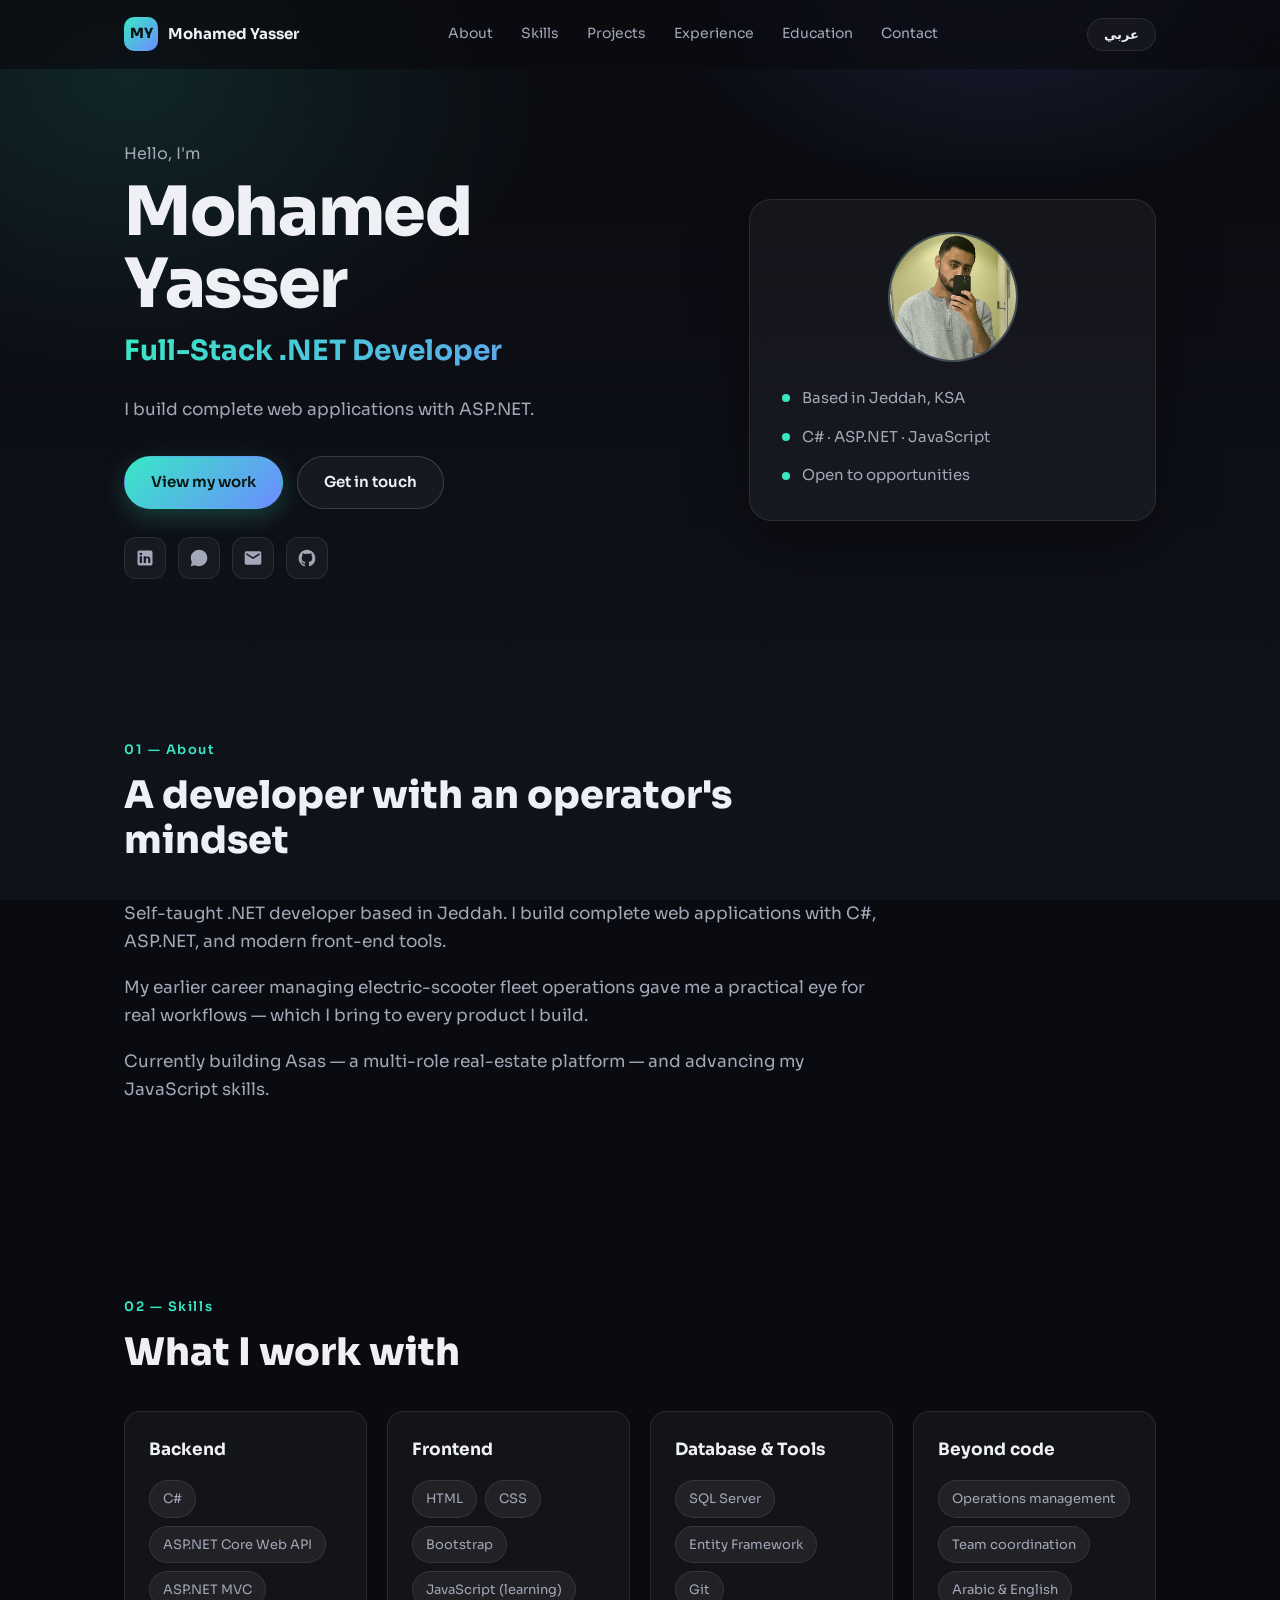
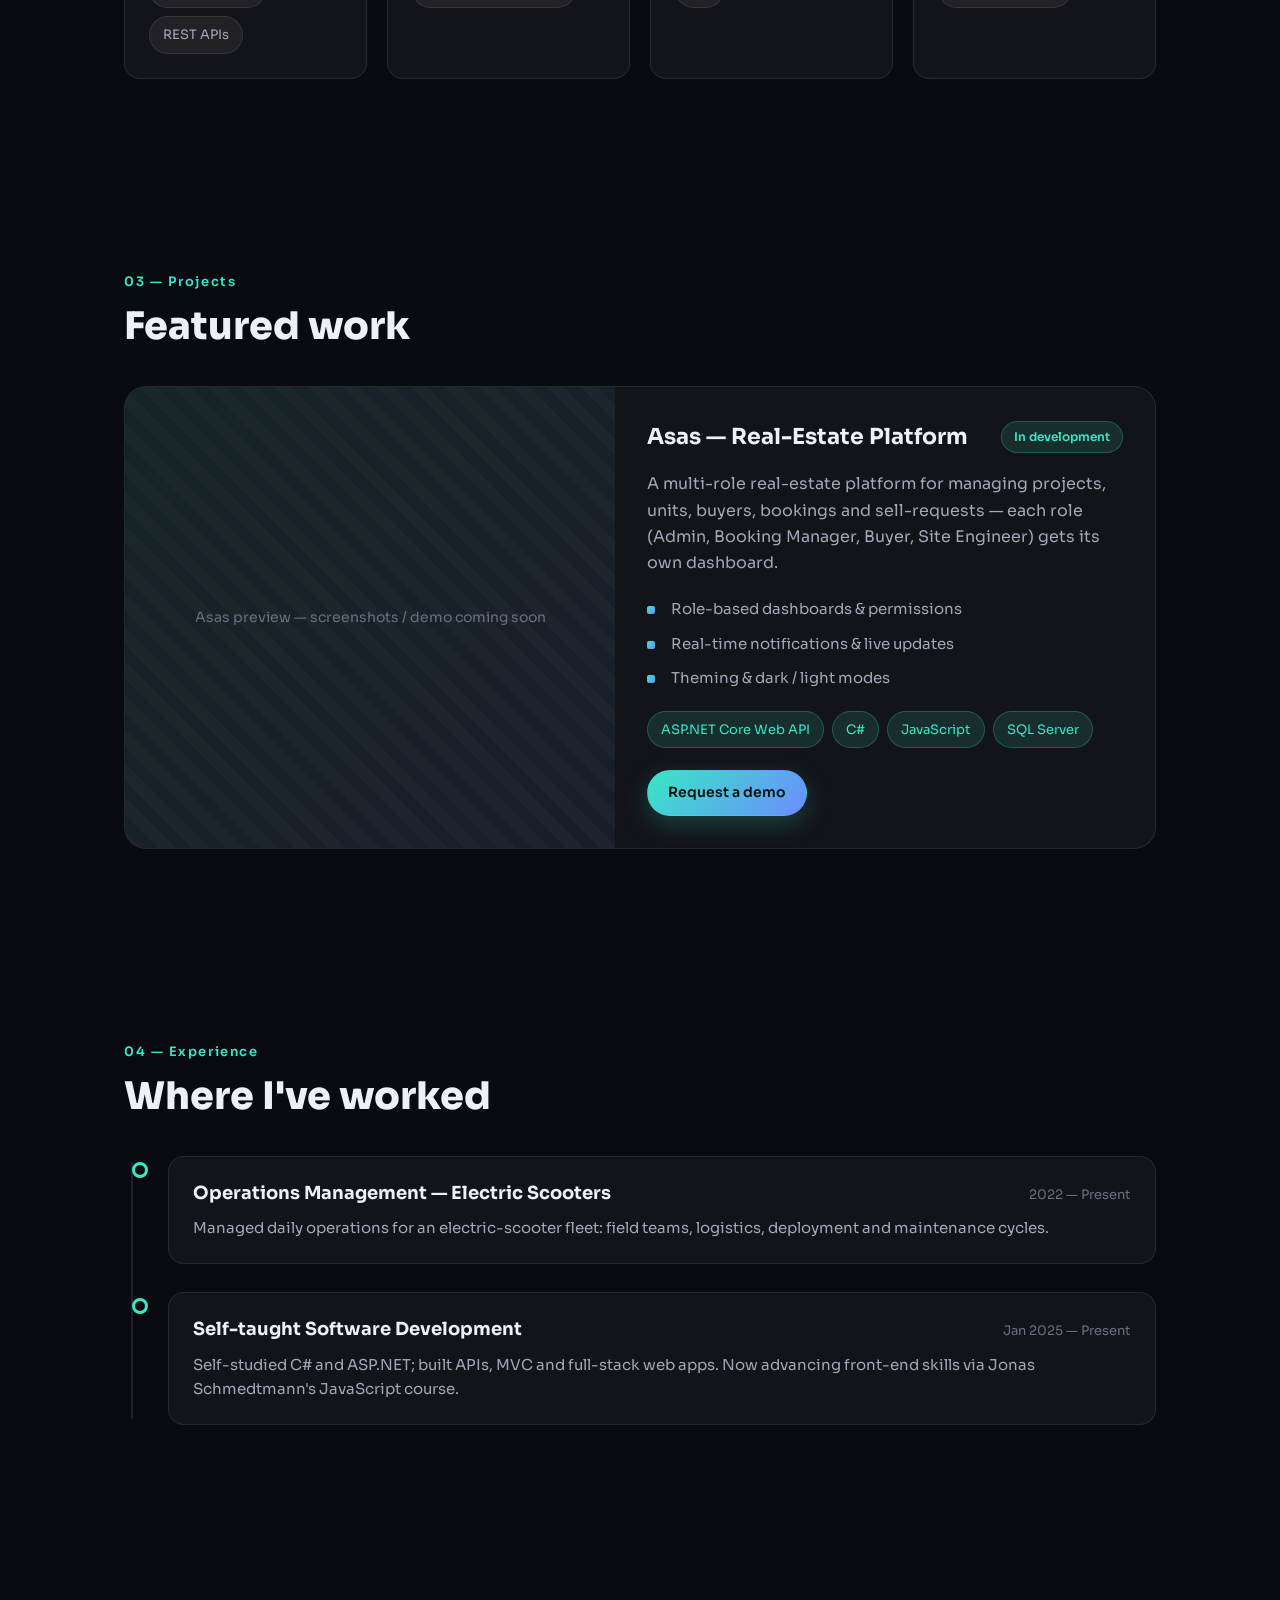
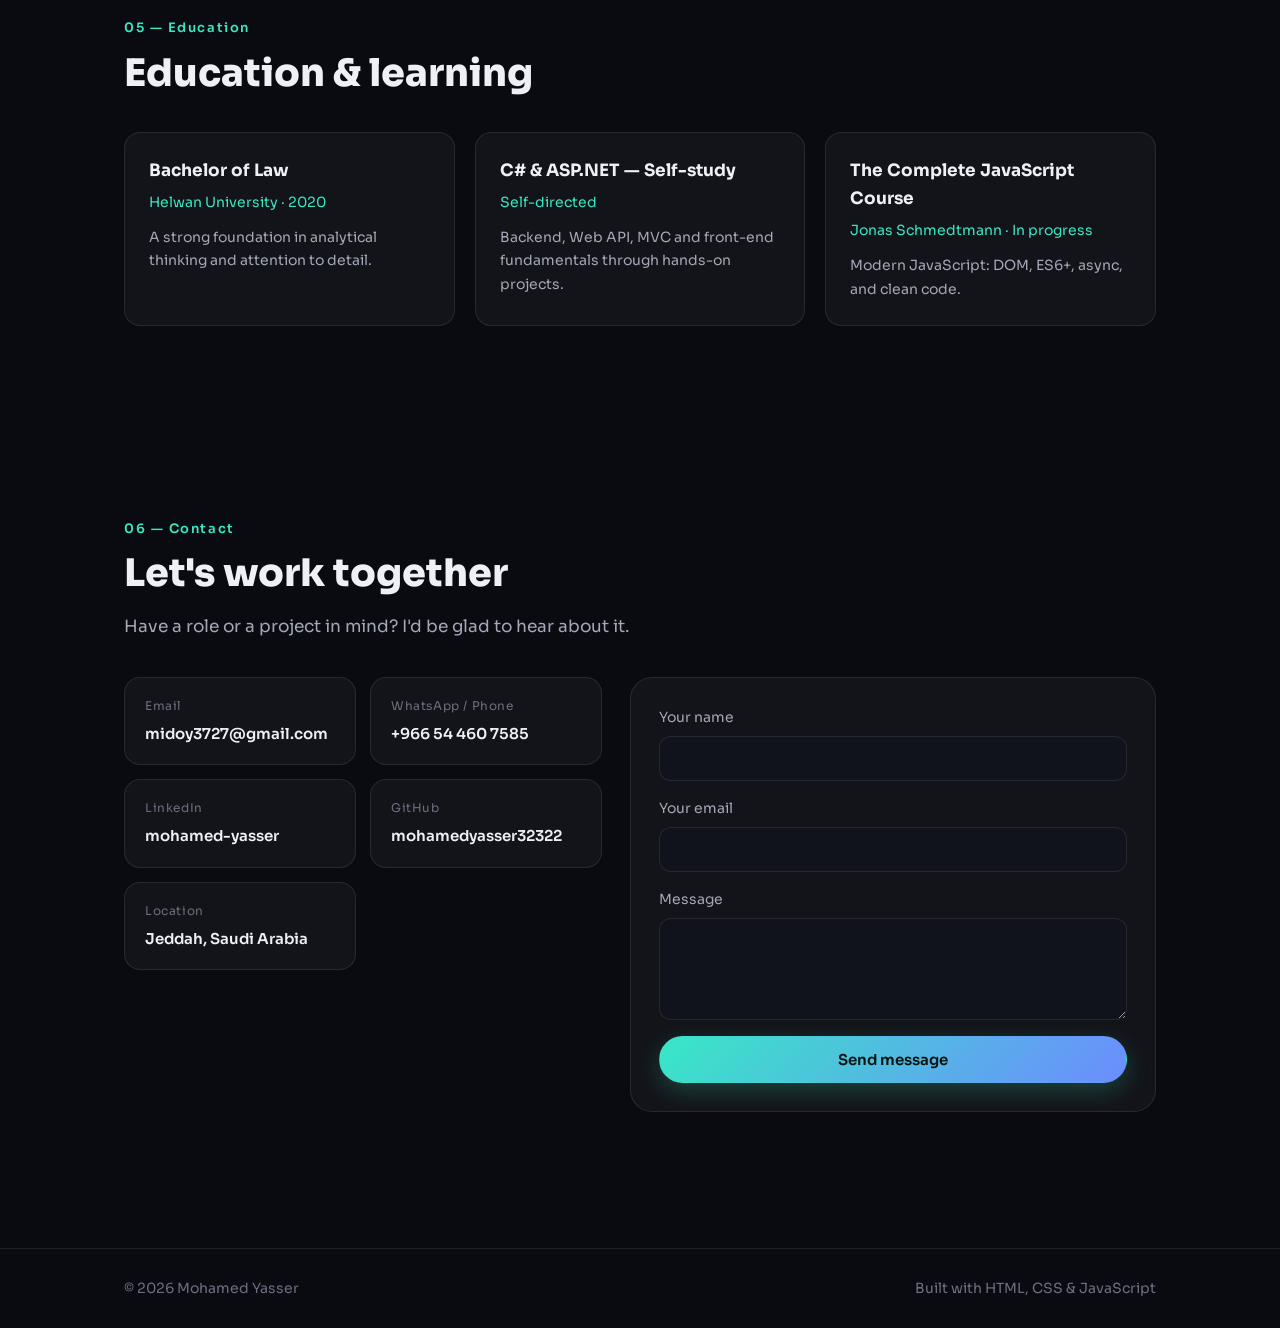
==== index.html @ 7e1ee042 "Initial portfolio site" ====
<!DOCTYPE html>
<html lang="en" dir="ltr">
<head>
  <meta charset="UTF-8" />
  <meta name="viewport" content="width=device-width, initial-scale=1.0" />
  <title>Mohamed Yasser — .NET Developer</title>
  <meta name="description" data-en="Mohamed Yasser — Self-taught .NET / Full-Stack Developer based in Jeddah." data-ar="محمد ياسر — مطوّر .NET / Full-Stack بالتعلّم الذاتي، مقيم في جدة." content="Mohamed Yasser — Self-taught .NET / Full-Stack Developer based in Jeddah." />
  <link rel="preconnect" href="https://fonts.googleapis.com" />
  <link rel="preconnect" href="https://fonts.gstatic.com" crossorigin />
  <link href="https://fonts.googleapis.com/css2?family=Cairo:wght@400;600;700;800&family=Sora:wght@400;600;700;800&display=swap" rel="stylesheet" />
  <link rel="stylesheet" href="styles.css" />
</head>
<body>
  <!-- Background glow -->
  <div class="bg-glow" aria-hidden="true"></div>

  <!-- Navbar -->
  <header class="nav" id="nav">
    <div class="container nav__inner">
      <a href="#hero" class="brand">
        <span class="brand__mark">MY</span>
        <span class="brand__name" data-en="Mohamed Yasser" data-ar="محمد ياسر">Mohamed Yasser</span>
      </a>

      <nav class="nav__links" id="navLinks">
        <a href="#about" data-en="About" data-ar="عنّي">About</a>
        <a href="#skills" data-en="Skills" data-ar="المهارات">Skills</a>
        <a href="#projects" data-en="Projects" data-ar="المشاريع">Projects</a>
        <a href="#experience" data-en="Experience" data-ar="الخبرات">Experience</a>
        <a href="#education" data-en="Education" data-ar="التعليم">Education</a>
        <a href="#contact" data-en="Contact" data-ar="تواصل">Contact</a>
      </nav>

      <div class="nav__actions">
        <button class="lang-toggle" id="langToggle" aria-label="Switch language">
          <span data-lang-label="en">عربي</span>
        </button>
        <button class="hamburger" id="hamburger" aria-label="Menu">
          <span></span><span></span><span></span>
        </button>
      </div>
    </div>
  </header>

  <main>
    <!-- Hero -->
    <section class="hero" id="hero">
      <div class="container hero__inner">
        <div class="hero__text">
          <p class="hero__eyebrow" data-en="Hello, I'm" data-ar="أهلاً، أنا">Hello, I'm</p>
          <h1 class="hero__name" data-en="Mohamed Yasser" data-ar="محمد ياسر">Mohamed Yasser</h1>
          <h2 class="hero__role">
            <span data-en="Full-Stack .NET Developer" data-ar="مطوّر Full-Stack .NET">Full-Stack .NET Developer</span>
          </h2>
          <p class="hero__tagline" data-en="I build complete web applications with ASP.NET." data-ar="أبني تطبيقات ويب متكاملة باستخدام ASP.NET.">
            I build complete web applications with ASP.NET.
          </p>

          <div class="hero__cta">
            <a href="#projects" class="btn btn--primary" data-en="View my work" data-ar="استعرض أعمالي">View my work</a>
            <a href="#contact" class="btn btn--ghost" data-en="Get in touch" data-ar="تواصل معي">Get in touch</a>
          </div>

          <div class="hero__socials">
            <a href="https://www.linkedin.com/in/mohamed-yasser-a94b5b287/" target="_blank" rel="noopener" aria-label="LinkedIn" class="social">
              <svg viewBox="0 0 24 24" width="20" height="20" fill="currentColor"><path d="M19 3a2 2 0 0 1 2 2v14a2 2 0 0 1-2 2H5a2 2 0 0 1-2-2V5a2 2 0 0 1 2-2h14zM8.34 18V10H5.67v8h2.67zM7 8.84a1.55 1.55 0 1 0 0-3.1 1.55 1.55 0 0 0 0 3.1zM18.34 18v-4.39c0-2.35-1.26-3.44-2.93-3.44-1.35 0-1.96.74-2.3 1.26V10h-2.67v8h2.67v-4.47c0-.24.02-.47.09-.64.19-.47.62-.96 1.34-.96.95 0 1.33.72 1.33 1.78V18h2.67z"/></svg>
            </a>
            <a href="https://wa.me/966544607585" target="_blank" rel="noopener" aria-label="WhatsApp" class="social">
              <svg viewBox="0 0 24 24" width="20" height="20" fill="currentColor"><path d="M17.47 14.38c-.3-.15-1.76-.87-2.03-.97-.27-.1-.47-.15-.67.15-.2.3-.77.97-.94 1.17-.17.2-.35.22-.65.07-.3-.15-1.26-.46-2.4-1.48-.89-.79-1.49-1.77-1.66-2.07-.17-.3-.02-.46.13-.61.13-.13.3-.35.45-.52.15-.17.2-.3.3-.5.1-.2.05-.37-.02-.52-.07-.15-.67-1.62-.92-2.22-.24-.58-.49-.5-.67-.51l-.57-.01c-.2 0-.52.07-.79.37-.27.3-1.04 1.02-1.04 2.48 0 1.46 1.06 2.87 1.21 3.07.15.2 2.1 3.2 5.08 4.49.71.31 1.26.49 1.69.62.71.23 1.36.2 1.87.12.57-.08 1.76-.72 2.01-1.41.25-.69.25-1.29.17-1.41-.07-.12-.27-.2-.57-.35zM12.04 2C6.58 2 2.13 6.45 2.13 11.91c0 1.75.46 3.45 1.32 4.95L2 22l5.25-1.38a9.86 9.86 0 0 0 4.79 1.22h.01c5.46 0 9.91-4.45 9.91-9.91 0-2.65-1.03-5.14-2.9-7.01A9.82 9.82 0 0 0 12.04 2z"/></svg>
            </a>
            <a href="mailto:midoy3727@gmail.com" aria-label="Email" class="social">
              <svg viewBox="0 0 24 24" width="20" height="20" fill="currentColor"><path d="M20 4H4a2 2 0 0 0-2 2v12a2 2 0 0 0 2 2h16a2 2 0 0 0 2-2V6a2 2 0 0 0-2-2zm0 4.24-8 5-8-5V6l8 5 8-5v2.24z"/></svg>
            </a>
            <a href="https://github.com/mohamedyasser32322" target="_blank" rel="noopener" aria-label="GitHub" class="social">
              <svg viewBox="0 0 24 24" width="20" height="20" fill="currentColor"><path d="M12 2C6.48 2 2 6.58 2 12.25c0 4.53 2.87 8.37 6.84 9.73.5.1.68-.22.68-.49 0-.24-.01-.87-.01-1.71-2.78.62-3.37-1.37-3.37-1.37-.45-1.18-1.11-1.5-1.11-1.5-.91-.64.07-.62.07-.62 1 .07 1.53 1.06 1.53 1.06.89 1.56 2.34 1.11 2.91.85.09-.66.35-1.11.63-1.37-2.22-.26-4.56-1.14-4.56-5.07 0-1.12.39-2.03 1.03-2.75-.1-.26-.45-1.3.1-2.71 0 0 .84-.27 2.75 1.05a9.4 9.4 0 0 1 2.5-.34c.85 0 1.71.12 2.5.34 1.91-1.32 2.75-1.05 2.75-1.05.55 1.41.2 2.45.1 2.71.64.72 1.03 1.63 1.03 2.75 0 3.94-2.34 4.81-4.57 5.06.36.32.68.94.68 1.9 0 1.37-.01 2.47-.01 2.81 0 .27.18.6.69.49A10.26 10.26 0 0 0 22 12.25C22 6.58 17.52 2 12 2z"/></svg>
            </a>
          </div>
        </div>

        <div class="hero__card">
          <div class="avatar">
            <img class="avatar__img" src="assets/me.jpg" alt="Mohamed Yasser" onerror="this.remove()" />
            <span class="avatar__initials">MY</span>
          </div>
          <ul class="hero__facts">
            <li><span class="dot"></span><span data-en="Based in Jeddah, KSA" data-ar="مقيم في جدة، السعودية">Based in Jeddah, KSA</span></li>
            <li><span class="dot"></span><span data-en="C# · ASP.NET · JavaScript" data-ar="C# · ASP.NET · JavaScript">C# · ASP.NET · JavaScript</span></li>
            <li><span class="dot"></span><span data-en="Open to opportunities" data-ar="متاح لفرص العمل">Open to opportunities</span></li>
          </ul>
        </div>
      </div>
    </section>

    <!-- About -->
    <section class="section" id="about">
      <div class="container">
        <p class="section__kicker" data-en="01 — About" data-ar="٠١ — عنّي">01 — About</p>
        <h2 class="section__title" data-en="A developer with an operator's mindset" data-ar="مطوّر بعقلية مدير تشغيل">A developer with an operator's mindset</h2>
        <div class="about">
          <p data-en="Self-taught .NET developer based in Jeddah. I build complete web applications with C#, ASP.NET, and modern front-end tools." data-ar="مطوّر .NET من جدة، تعلّمت بنفسي. أبني تطبيقات ويب متكاملة بـ C# و ASP.NET وأدوات الواجهة الحديثة.">
            Self-taught .NET developer based in Jeddah. I build complete web applications with C#, ASP.NET, and modern front-end tools.
          </p>
          <p data-en="My earlier career managing electric-scooter fleet operations gave me a practical eye for real workflows — which I bring to every product I build." data-ar="خلفيتي في إدارة تشغيل أساطيل الإسكوترات الكهربائية منحتني نظرة عمليّة لمسارات العمل الواقعية، أوظّفها في كل منتج أبنيه.">
            My earlier career managing electric-scooter fleet operations gave me a practical eye for real workflows — which I bring to every product I build.
          </p>
          <p data-en="Currently building Asas — a multi-role real-estate platform — and advancing my JavaScript skills." data-ar="أطوّر حالياً منصة «أساس» العقارية متعددة الأدوار، وأعمّق مهاراتي في JavaScript.">
            Currently building Asas — a multi-role real-estate platform — and advancing my JavaScript skills.
          </p>
        </div>
      </div>
    </section>

    <!-- Skills -->
    <section class="section" id="skills">
      <div class="container">
        <p class="section__kicker" data-en="02 — Skills" data-ar="٠٢ — المهارات">02 — Skills</p>
        <h2 class="section__title" data-en="What I work with" data-ar="أدواتي وتقنياتي">What I work with</h2>

        <div class="skills-grid">
          <article class="skill-card">
            <h3 data-en="Backend" data-ar="الـ Backend">Backend</h3>
            <ul class="chips">
              <li>C#</li>
              <li>ASP.NET Core Web API</li>
              <li>ASP.NET MVC</li>
              <li>REST APIs</li>
            </ul>
          </article>

          <article class="skill-card">
            <h3 data-en="Frontend" data-ar="الـ Frontend">Frontend</h3>
            <ul class="chips">
              <li>HTML</li>
              <li>CSS</li>
              <li>Bootstrap</li>
              <li><span data-en="JavaScript (learning)" data-ar="JavaScript (قيد التعلّم)">JavaScript (learning)</span></li>
            </ul>
          </article>

          <article class="skill-card">
            <h3 data-en="Database &amp; Tools" data-ar="قواعد البيانات والأدوات">Database &amp; Tools</h3>
            <ul class="chips">
              <li>SQL Server</li>
              <li>Entity Framework</li>
              <li>Git</li>
            </ul>
          </article>

          <article class="skill-card">
            <h3 data-en="Beyond code" data-ar="مهارات إضافية">Beyond code</h3>
            <ul class="chips">
              <li><span data-en="Operations management" data-ar="إدارة التشغيل">Operations management</span></li>
              <li><span data-en="Team coordination" data-ar="تنسيق الفرق">Team coordination</span></li>
              <li><span data-en="Arabic &amp; English" data-ar="عربي وإنجليزي">Arabic &amp; English</span></li>
            </ul>
          </article>
        </div>
      </div>
    </section>

    <!-- Projects -->
    <section class="section" id="projects">
      <div class="container">
        <p class="section__kicker" data-en="03 — Projects" data-ar="٠٣ — المشاريع">03 — Projects</p>
        <h2 class="section__title" data-en="Featured work" data-ar="مشاريع مختارة">Featured work</h2>

        <article class="project">
          <div class="project__media">
            <div class="project__placeholder">
              <span data-en="Asas preview — screenshots / demo coming soon" data-ar="معاينة أساس — صور / ديمو قريباً">Asas preview — screenshots / demo coming soon</span>
            </div>
          </div>
          <div class="project__body">
            <div class="project__head">
              <h3 data-en="Asas — Real-Estate Platform" data-ar="أساس — منصة عقارية">Asas — Real-Estate Platform</h3>
              <span class="badge" data-en="In development" data-ar="قيد التطوير">In development</span>
            </div>
            <p data-en="A multi-role real-estate platform for managing projects, units, buyers, bookings and sell-requests — each role (Admin, Booking Manager, Buyer, Site Engineer) gets its own dashboard." data-ar="منصة عقارية متعددة الأدوار لإدارة المشاريع والوحدات والمشترين والحجوزات وطلبات البيع — لكل دور (مدير، مدير حجوزات، مشتري، مهندس موقع) لوحته الخاصة.">
              A multi-role real-estate platform for managing projects, units, buyers, bookings and sell-requests — each role (Admin, Booking Manager, Buyer, Site Engineer) gets its own dashboard.
            </p>
            <ul class="project__features">
              <li data-en="Role-based dashboards &amp; permissions" data-ar="لوحات تحكم وصلاحيات حسب الدور">Role-based dashboards &amp; permissions</li>
              <li data-en="Real-time notifications &amp; live updates" data-ar="إشعارات فورية وتحديثات لحظية">Real-time notifications &amp; live updates</li>
              <li data-en="Theming &amp; dark / light modes" data-ar="نظام ثيمات ووضع داكن / فاتح">Theming &amp; dark / light modes</li>
            </ul>
            <ul class="chips chips--accent">
              <li>ASP.NET Core Web API</li>
              <li>C#</li>
              <li>JavaScript</li>
              <li>SQL Server</li>
            </ul>
            <div class="project__links">
              <a href="#contact" class="btn btn--small btn--primary" data-en="Request a demo" data-ar="اطلب معاينة">Request a demo</a>
            </div>
          </div>
        </article>
      </div>
    </section>

    <!-- Experience -->
    <section class="section" id="experience">
      <div class="container">
        <p class="section__kicker" data-en="04 — Experience" data-ar="٠٤ — الخبرات">04 — Experience</p>
        <h2 class="section__title" data-en="Where I've worked" data-ar="مسيرتي العملية">Where I've worked</h2>

        <div class="timeline">
          <article class="timeline__item">
            <div class="timeline__dot"></div>
            <div class="timeline__content">
              <div class="timeline__head">
                <h3 data-en="Operations Management — Electric Scooters" data-ar="إدارة التشغيل — الإسكوترات الكهربائية">Operations Management — Electric Scooters</h3>
                <span class="timeline__meta" data-en="2022 — Present" data-ar="2022 — حتى الآن">2022 — Present</span>
              </div>
              <p data-en="Managed daily operations for an electric-scooter fleet: field teams, logistics, deployment and maintenance cycles." data-ar="إدارة العمليات اليومية لأسطول إسكوترات كهربائية: الفرق الميدانية واللوجستيات ودورات النشر والصيانة.">
                Managed daily operations for an electric-scooter fleet: field teams, logistics, deployment and maintenance cycles.
              </p>
            </div>
          </article>

          <article class="timeline__item">
            <div class="timeline__dot"></div>
            <div class="timeline__content">
              <div class="timeline__head">
                <h3 data-en="Self-taught Software Development" data-ar="تطوير البرمجيات بالتعلّم الذاتي">Self-taught Software Development</h3>
                <span class="timeline__meta" data-en="Jan 2025 — Present" data-ar="يناير 2025 — حتى الآن">Jan 2025 — Present</span>
              </div>
              <p data-en="Self-studied C# and ASP.NET; built APIs, MVC and full-stack web apps. Now advancing front-end skills via Jonas Schmedtmann's JavaScript course." data-ar="تعلّمت C# و ASP.NET ذاتياً، وبنيت APIs وتطبيقات MVC وتطبيقات ويب متكاملة. وأطوّر حالياً مهارات الواجهات عبر دورة جوناس شميدتمان.">
                Self-studied C# and ASP.NET; built APIs, MVC and full-stack web apps. Now advancing front-end skills via Jonas Schmedtmann's JavaScript course.
              </p>
            </div>
          </article>
        </div>
      </div>
    </section>

    <!-- Education -->
    <section class="section" id="education">
      <div class="container">
        <p class="section__kicker" data-en="05 — Education" data-ar="٠٥ — التعليم">05 — Education</p>
        <h2 class="section__title" data-en="Education &amp; learning" data-ar="التعليم والتعلّم">Education &amp; learning</h2>

        <div class="edu-grid">
          <article class="edu-card">
            <h3 data-en="Bachelor of Law" data-ar="بكالوريوس الحقوق">Bachelor of Law</h3>
            <p class="edu-card__org" data-en="Helwan University · 2020" data-ar="جامعة حلوان · ٢٠٢٠">Helwan University · 2020</p>
            <p data-en="A strong foundation in analytical thinking and attention to detail." data-ar="أساس قوي في التفكير التحليلي والاهتمام بالتفاصيل.">A strong foundation in analytical thinking and attention to detail.</p>
          </article>

          <article class="edu-card">
            <h3 data-en="C# &amp; ASP.NET — Self-study" data-ar="C# و ASP.NET — تعلّم ذاتي">C# &amp; ASP.NET — Self-study</h3>
            <p class="edu-card__org" data-en="Self-directed" data-ar="تعلّم ذاتي">Self-directed</p>
            <p data-en="Backend, Web API, MVC and front-end fundamentals through hands-on projects." data-ar="الـ Backend و Web API و MVC وأساسيات الواجهات عبر مشاريع عملية.">Backend, Web API, MVC and front-end fundamentals through hands-on projects.</p>
          </article>

          <article class="edu-card">
            <h3 data-en="The Complete JavaScript Course" data-ar="دورة JavaScript الشاملة">The Complete JavaScript Course</h3>
            <p class="edu-card__org" data-en="Jonas Schmedtmann · In progress" data-ar="جوناس شميدتمان · قيد التقدّم">Jonas Schmedtmann · In progress</p>
            <p data-en="Modern JavaScript: DOM, ES6+, async, and clean code." data-ar="JavaScript الحديثة: DOM و ES6+ والبرمجة غير المتزامنة والكود النظيف.">Modern JavaScript: DOM, ES6+, async, and clean code.</p>
          </article>
        </div>
      </div>
    </section>

    <!-- Contact -->
    <section class="section" id="contact">
      <div class="container">
        <p class="section__kicker" data-en="06 — Contact" data-ar="٠٦ — تواصل">06 — Contact</p>
        <h2 class="section__title" data-en="Let's work together" data-ar="لنعمل معاً">Let's work together</h2>
        <p class="contact__lead" data-en="Have a role or a project in mind? I'd be glad to hear about it." data-ar="هل لديك وظيفة أو مشروع في بالك؟ يسعدني أن أسمع عنه.">Have a role or a project in mind? I'd be glad to hear about it.</p>

        <div class="contact">
          <div class="contact__cards">
            <a href="mailto:midoy3727@gmail.com" class="contact__card">
              <span class="contact__label" data-en="Email" data-ar="الإيميل">Email</span>
              <span class="contact__value">midoy3727@gmail.com</span>
            </a>
            <a href="https://wa.me/966544607585" target="_blank" rel="noopener" class="contact__card">
              <span class="contact__label" data-en="WhatsApp / Phone" data-ar="واتساب / هاتف">WhatsApp / Phone</span>
              <span class="contact__value" dir="ltr">+966 54 460 7585</span>
            </a>
            <a href="https://www.linkedin.com/in/mohamed-yasser-a94b5b287/" target="_blank" rel="noopener" class="contact__card">
              <span class="contact__label" data-en="LinkedIn" data-ar="لينكدإن">LinkedIn</span>
              <span class="contact__value">mohamed-yasser</span>
            </a>
            <a href="https://github.com/mohamedyasser32322" target="_blank" rel="noopener" class="contact__card">
              <span class="contact__label" data-en="GitHub" data-ar="جيت هَب">GitHub</span>
              <span class="contact__value">mohamedyasser32322</span>
            </a>
            <div class="contact__card contact__card--static">
              <span class="contact__label" data-en="Location" data-ar="الموقع">Location</span>
              <span class="contact__value" data-en="Jeddah, Saudi Arabia" data-ar="جدة، السعودية">Jeddah, Saudi Arabia</span>
            </div>
          </div>

          <form class="contact__form" id="contactForm">
            <label>
              <span data-en="Your name" data-ar="اسمك">Your name</span>
              <input type="text" name="name" required />
            </label>
            <label>
              <span data-en="Your email" data-ar="إيميلك">Your email</span>
              <input type="email" name="email" required />
            </label>
            <label>
              <span data-en="Message" data-ar="رسالتك">Message</span>
              <textarea name="message" rows="4" required></textarea>
            </label>
            <button type="submit" class="btn btn--primary" data-en="Send message" data-ar="إرسال الرسالة">Send message</button>
          </form>
        </div>
      </div>
    </section>
  </main>

  <footer class="footer">
    <div class="container footer__inner">
      <span data-en="© 2026 Mohamed Yasser" data-ar="© ٢٠٢٦ محمد ياسر">© 2026 Mohamed Yasser</span>
      <span class="footer__built" data-en="Built with HTML, CSS &amp; JavaScript" data-ar="مبني بـ HTML و CSS و JavaScript">Built with HTML, CSS &amp; JavaScript</span>
    </div>
  </footer>

  <script src="script.js"></script>
</body>
</html>
---- styles.css ----
/* ===== Tokens ===== */
:root {
  --bg: #0a0b10;
  --bg-soft: #11131c;
  --surface: rgba(255, 255, 255, 0.04);
  --surface-2: rgba(255, 255, 255, 0.06);
  --border: rgba(255, 255, 255, 0.09);
  --border-strong: rgba(255, 255, 255, 0.16);
  --text: #eef0f6;
  --text-dim: #a3a8b8;
  --text-faint: #6b7080;
  --accent: #38e8c5;
  --accent-2: #6c8cff;
  --accent-soft: rgba(56, 232, 197, 0.12);
  --radius: 16px;
  --radius-lg: 22px;
  --maxw: 1080px;
  --font-en: 'Sora', system-ui, sans-serif;
  --font-ar: 'Cairo', system-ui, sans-serif;
  --font: var(--font-en);
}

html[lang="ar"] { --font: var(--font-ar); }

* { box-sizing: border-box; margin: 0; padding: 0; }

html { scroll-behavior: smooth; }

body {
  font-family: var(--font);
  background: var(--bg);
  color: var(--text);
  line-height: 1.65;
  overflow-x: hidden;
  -webkit-font-smoothing: antialiased;
}

a { color: inherit; text-decoration: none; }
ul { list-style: none; }

.container {
  width: 100%;
  max-width: var(--maxw);
  margin: 0 auto;
  padding-inline: 24px;
}

/* ===== Background glow ===== */
.bg-glow {
  position: fixed;
  inset: 0;
  z-index: -1;
  background:
    radial-gradient(600px 400px at 78% -5%, rgba(108, 140, 255, 0.16), transparent 60%),
    radial-gradient(700px 500px at 10% 8%, rgba(56, 232, 197, 0.12), transparent 60%),
    linear-gradient(180deg, var(--bg), var(--bg-soft));
}

/* ===== Navbar ===== */
.nav {
  position: sticky;
  top: 0;
  z-index: 50;
  backdrop-filter: blur(14px);
  background: rgba(10, 11, 16, 0.7);
  border-bottom: 1px solid transparent;
  transition: border-color .3s, background .3s;
}
.nav.scrolled { border-bottom-color: var(--border); }
.nav__inner {
  display: flex;
  align-items: center;
  justify-content: space-between;
  height: 68px;
}
.brand { display: flex; align-items: center; gap: 10px; font-weight: 700; }
.brand__mark {
  display: grid;
  place-items: center;
  width: 34px; height: 34px;
  border-radius: 10px;
  font-size: 14px;
  font-weight: 800;
  color: #04140f;
  background: linear-gradient(135deg, var(--accent), var(--accent-2));
}
.brand__name { font-size: 15px; }

.nav__links { display: flex; gap: 28px; }
.nav__links a {
  font-size: 14px;
  color: var(--text-dim);
  transition: color .2s;
  position: relative;
}
.nav__links a:hover { color: var(--text); }

.nav__actions { display: flex; align-items: center; gap: 12px; }
.lang-toggle {
  font-family: inherit;
  font-size: 13px;
  font-weight: 600;
  color: var(--text);
  background: var(--surface);
  border: 1px solid var(--border);
  border-radius: 999px;
  padding: 7px 16px;
  cursor: pointer;
  transition: border-color .2s, background .2s;
}
.lang-toggle:hover { border-color: var(--accent); background: var(--accent-soft); }

.hamburger {
  display: none;
  flex-direction: column;
  gap: 5px;
  background: none;
  border: 0;
  cursor: pointer;
  padding: 6px;
}
.hamburger span {
  width: 22px; height: 2px;
  background: var(--text);
  border-radius: 2px;
  transition: .3s;
}

/* ===== Buttons ===== */
.btn {
  display: inline-flex;
  align-items: center;
  justify-content: center;
  gap: 8px;
  font-family: inherit;
  font-weight: 600;
  font-size: 15px;
  padding: 13px 26px;
  border-radius: 999px;
  border: 1px solid transparent;
  cursor: pointer;
  transition: transform .15s, box-shadow .25s, background .2s, border-color .2s;
}
.btn:hover { transform: translateY(-2px); }
.btn--primary {
  color: #04140f;
  background: linear-gradient(135deg, var(--accent), var(--accent-2));
  box-shadow: 0 8px 24px rgba(56, 232, 197, 0.22);
}
.btn--primary:hover { box-shadow: 0 12px 30px rgba(56, 232, 197, 0.32); }
.btn--ghost {
  color: var(--text);
  background: var(--surface);
  border-color: var(--border-strong);
}
.btn--ghost:hover { border-color: var(--accent); background: var(--accent-soft); }
.btn--small { padding: 10px 20px; font-size: 14px; }

/* ===== Sections ===== */
.section { padding: 96px 0; }
.section__kicker {
  font-size: 13px;
  font-weight: 600;
  letter-spacing: .12em;
  color: var(--accent);
  margin-bottom: 12px;
}
.section__title {
  font-size: clamp(26px, 4vw, 38px);
  font-weight: 800;
  line-height: 1.2;
  margin-bottom: 36px;
  max-width: 720px;
}

/* ===== Hero ===== */
.hero { padding: 72px 0 64px; }
.hero__inner {
  display: grid;
  grid-template-columns: 1.4fr 1fr;
  gap: 56px;
  align-items: center;
}
.hero__eyebrow { color: var(--text-dim); font-size: 16px; margin-bottom: 10px; }
.hero__name {
  font-size: clamp(40px, 7vw, 68px);
  font-weight: 800;
  line-height: 1.05;
  letter-spacing: -0.02em;
}
.hero__role {
  font-size: clamp(20px, 3vw, 28px);
  font-weight: 700;
  margin-top: 8px;
  background: linear-gradient(120deg, var(--accent), var(--accent-2));
  -webkit-background-clip: text;
  background-clip: text;
  color: transparent;
}
.hero__tagline {
  margin-top: 22px;
  color: var(--text-dim);
  font-size: 17px;
  max-width: 540px;
}
.hero__cta { display: flex; gap: 14px; margin-top: 32px; flex-wrap: wrap; }
.hero__socials { display: flex; gap: 12px; margin-top: 28px; }
.social {
  display: grid;
  place-items: center;
  width: 42px; height: 42px;
  border-radius: 12px;
  color: var(--text-dim);
  background: var(--surface);
  border: 1px solid var(--border);
  transition: .2s;
}
.social:hover { color: var(--accent); border-color: var(--accent); transform: translateY(-3px); }

.hero__card {
  background: var(--surface);
  border: 1px solid var(--border);
  border-radius: var(--radius-lg);
  padding: 32px;
  text-align: center;
  box-shadow: 0 24px 60px rgba(0, 0, 0, 0.35);
}
.avatar {
  position: relative;
  width: 130px; height: 130px;
  margin: 0 auto 24px;
  border-radius: 50%;
  display: grid;
  place-items: center;
  overflow: hidden;
  background: linear-gradient(135deg, var(--accent-soft), rgba(108, 140, 255, 0.14));
  border: 2px solid var(--border-strong);
}
.avatar__img {
  position: absolute;
  inset: 0;
  width: 100%; height: 100%;
  object-fit: cover;
  object-position: 48% 16%;
}
.avatar__initials {
  font-size: 46px;
  font-weight: 800;
  background: linear-gradient(135deg, var(--accent), var(--accent-2));
  -webkit-background-clip: text;
  background-clip: text;
  color: transparent;
}
.hero__facts { display: grid; gap: 14px; text-align: start; }
.hero__facts li { display: flex; align-items: center; gap: 12px; color: var(--text-dim); font-size: 15px; }
.dot { width: 8px; height: 8px; border-radius: 50%; background: var(--accent); flex: none; }

/* ===== About ===== */
.about { display: grid; gap: 18px; max-width: 760px; }
.about p { color: var(--text-dim); font-size: 17px; }

/* ===== Skills ===== */
.skills-grid {
  display: grid;
  grid-template-columns: repeat(auto-fit, minmax(230px, 1fr));
  gap: 20px;
}
.skill-card {
  background: var(--surface);
  border: 1px solid var(--border);
  border-radius: var(--radius);
  padding: 24px;
  transition: border-color .25s, transform .25s;
}
.skill-card:hover { border-color: var(--border-strong); transform: translateY(-4px); }
.skill-card h3 { font-size: 17px; margin-bottom: 16px; }
.chips { display: flex; flex-wrap: wrap; gap: 8px; }
.chips li {
  font-size: 13px;
  padding: 7px 13px;
  border-radius: 999px;
  background: var(--surface-2);
  border: 1px solid var(--border);
  color: var(--text-dim);
}
.chips--accent li { color: var(--accent); background: var(--accent-soft); border-color: rgba(56, 232, 197, 0.25); }

/* ===== Projects ===== */
.project {
  display: grid;
  grid-template-columns: 1fr 1.1fr;
  gap: 0;
  background: var(--surface);
  border: 1px solid var(--border);
  border-radius: var(--radius-lg);
  overflow: hidden;
}
.project__media { min-height: 320px; }
.project__placeholder {
  height: 100%;
  display: grid;
  place-items: center;
  text-align: center;
  padding: 24px;
  color: var(--text-faint);
  font-size: 14px;
  background:
    repeating-linear-gradient(45deg, rgba(255,255,255,0.02) 0 12px, transparent 12px 24px),
    linear-gradient(135deg, rgba(56,232,197,0.08), rgba(108,140,255,0.08));
}
.project__body { padding: 32px; }
.project__head { display: flex; align-items: center; justify-content: space-between; gap: 12px; margin-bottom: 16px; }
.project__head h3 { font-size: 22px; }
.badge {
  font-size: 12px;
  font-weight: 600;
  padding: 5px 12px;
  border-radius: 999px;
  color: var(--accent);
  background: var(--accent-soft);
  border: 1px solid rgba(56, 232, 197, 0.25);
  white-space: nowrap;
}
.project__body > p { color: var(--text-dim); font-size: 16px; }
.project__features { display: grid; gap: 10px; margin: 20px 0; }
.project__features li { position: relative; padding-inline-start: 24px; color: var(--text-dim); font-size: 15px; }
.project__features li::before {
  content: "";
  position: absolute;
  inset-inline-start: 0; top: 9px;
  width: 8px; height: 8px;
  border-radius: 2px;
  background: linear-gradient(135deg, var(--accent), var(--accent-2));
}
.project__links { margin-top: 22px; }

/* ===== Timeline ===== */
.timeline { position: relative; display: grid; gap: 28px; padding-inline-start: 8px; }
.timeline::before {
  content: "";
  position: absolute;
  inset-inline-start: 7px;
  top: 6px; bottom: 6px;
  width: 2px;
  background: var(--border);
}
.timeline__item { position: relative; padding-inline-start: 36px; }
.timeline__dot {
  position: absolute;
  inset-inline-start: 0; top: 6px;
  width: 16px; height: 16px;
  border-radius: 50%;
  background: var(--bg);
  border: 3px solid var(--accent);
}
.timeline__content {
  background: var(--surface);
  border: 1px solid var(--border);
  border-radius: var(--radius);
  padding: 22px 24px;
}
.timeline__head { display: flex; align-items: baseline; justify-content: space-between; gap: 12px; flex-wrap: wrap; margin-bottom: 8px; }
.timeline__head h3 { font-size: 18px; }
.timeline__meta { font-size: 13px; color: var(--text-faint); }
.timeline__content p { color: var(--text-dim); font-size: 15px; }

/* ===== Education ===== */
.edu-grid {
  display: grid;
  grid-template-columns: repeat(auto-fit, minmax(260px, 1fr));
  gap: 20px;
}
.edu-card {
  background: var(--surface);
  border: 1px solid var(--border);
  border-radius: var(--radius);
  padding: 24px;
  transition: border-color .25s, transform .25s;
}
.edu-card:hover { border-color: var(--border-strong); transform: translateY(-4px); }
.edu-card h3 { font-size: 17px; }
.edu-card__org { color: var(--accent); font-size: 14px; margin: 6px 0 12px; }
.edu-card p:last-child { color: var(--text-dim); font-size: 14px; }

/* ===== Contact ===== */
.contact__lead { color: var(--text-dim); font-size: 17px; margin: -20px 0 36px; }
.contact { display: grid; grid-template-columns: 1fr 1.1fr; gap: 28px; align-items: start; }
.contact__cards { display: grid; grid-template-columns: 1fr 1fr; gap: 14px; }
.contact__card {
  display: grid;
  gap: 6px;
  background: var(--surface);
  border: 1px solid var(--border);
  border-radius: var(--radius);
  padding: 18px 20px;
  transition: border-color .2s, transform .2s;
}
a.contact__card:hover { border-color: var(--accent); transform: translateY(-3px); }
.contact__label { font-size: 12px; color: var(--text-faint); letter-spacing: .05em; }
.contact__value { font-size: 15px; font-weight: 600; word-break: break-word; }

.contact__form { display: grid; gap: 16px; background: var(--surface); border: 1px solid var(--border); border-radius: var(--radius-lg); padding: 28px; }
.contact__form label { display: grid; gap: 7px; font-size: 14px; color: var(--text-dim); }
.contact__form input,
.contact__form textarea {
  font-family: inherit;
  font-size: 15px;
  color: var(--text);
  background: var(--bg-soft);
  border: 1px solid var(--border);
  border-radius: 12px;
  padding: 12px 14px;
  resize: vertical;
  transition: border-color .2s;
}
.contact__form input:focus,
.contact__form textarea:focus { outline: none; border-color: var(--accent); }

/* ===== Footer ===== */
.footer { border-top: 1px solid var(--border); padding: 28px 0; margin-top: 40px; }
.footer__inner { display: flex; justify-content: space-between; gap: 14px; flex-wrap: wrap; color: var(--text-faint); font-size: 14px; }

/* ===== Reveal animation ===== */
.section, .hero__card { opacity: 0; transform: translateY(24px); transition: opacity .7s ease, transform .7s ease; }
.section.is-visible, .hero__card.is-visible { opacity: 1; transform: none; }

/* ===== Responsive ===== */
@media (max-width: 880px) {
  .hero__inner { grid-template-columns: 1fr; gap: 40px; }
  .hero__card { max-width: 360px; }
  .project { grid-template-columns: 1fr; }
  .project__media { min-height: 200px; }
  .contact { grid-template-columns: 1fr; }
}

@media (max-width: 680px) {
  .nav__links {
    position: fixed;
    inset-block-start: 68px;
    inset-inline: 0;
    flex-direction: column;
    gap: 0;
    background: var(--bg-soft);
    border-bottom: 1px solid var(--border);
    padding: 8px 24px 16px;
    transform: translateY(-120%);
    transition: transform .3s ease;
  }
  .nav__links.open { transform: translateY(0); }
  .nav__links a { padding: 14px 0; border-bottom: 1px solid var(--border); }
  .hamburger { display: flex; }
  .section { padding: 72px 0; }
  .contact__cards { grid-template-columns: 1fr; }
  .footer__inner { justify-content: center; text-align: center; }
}

@media (prefers-reduced-motion: reduce) {
  * { scroll-behavior: auto; }
  .section, .hero__card { opacity: 1; transform: none; transition: none; }
}
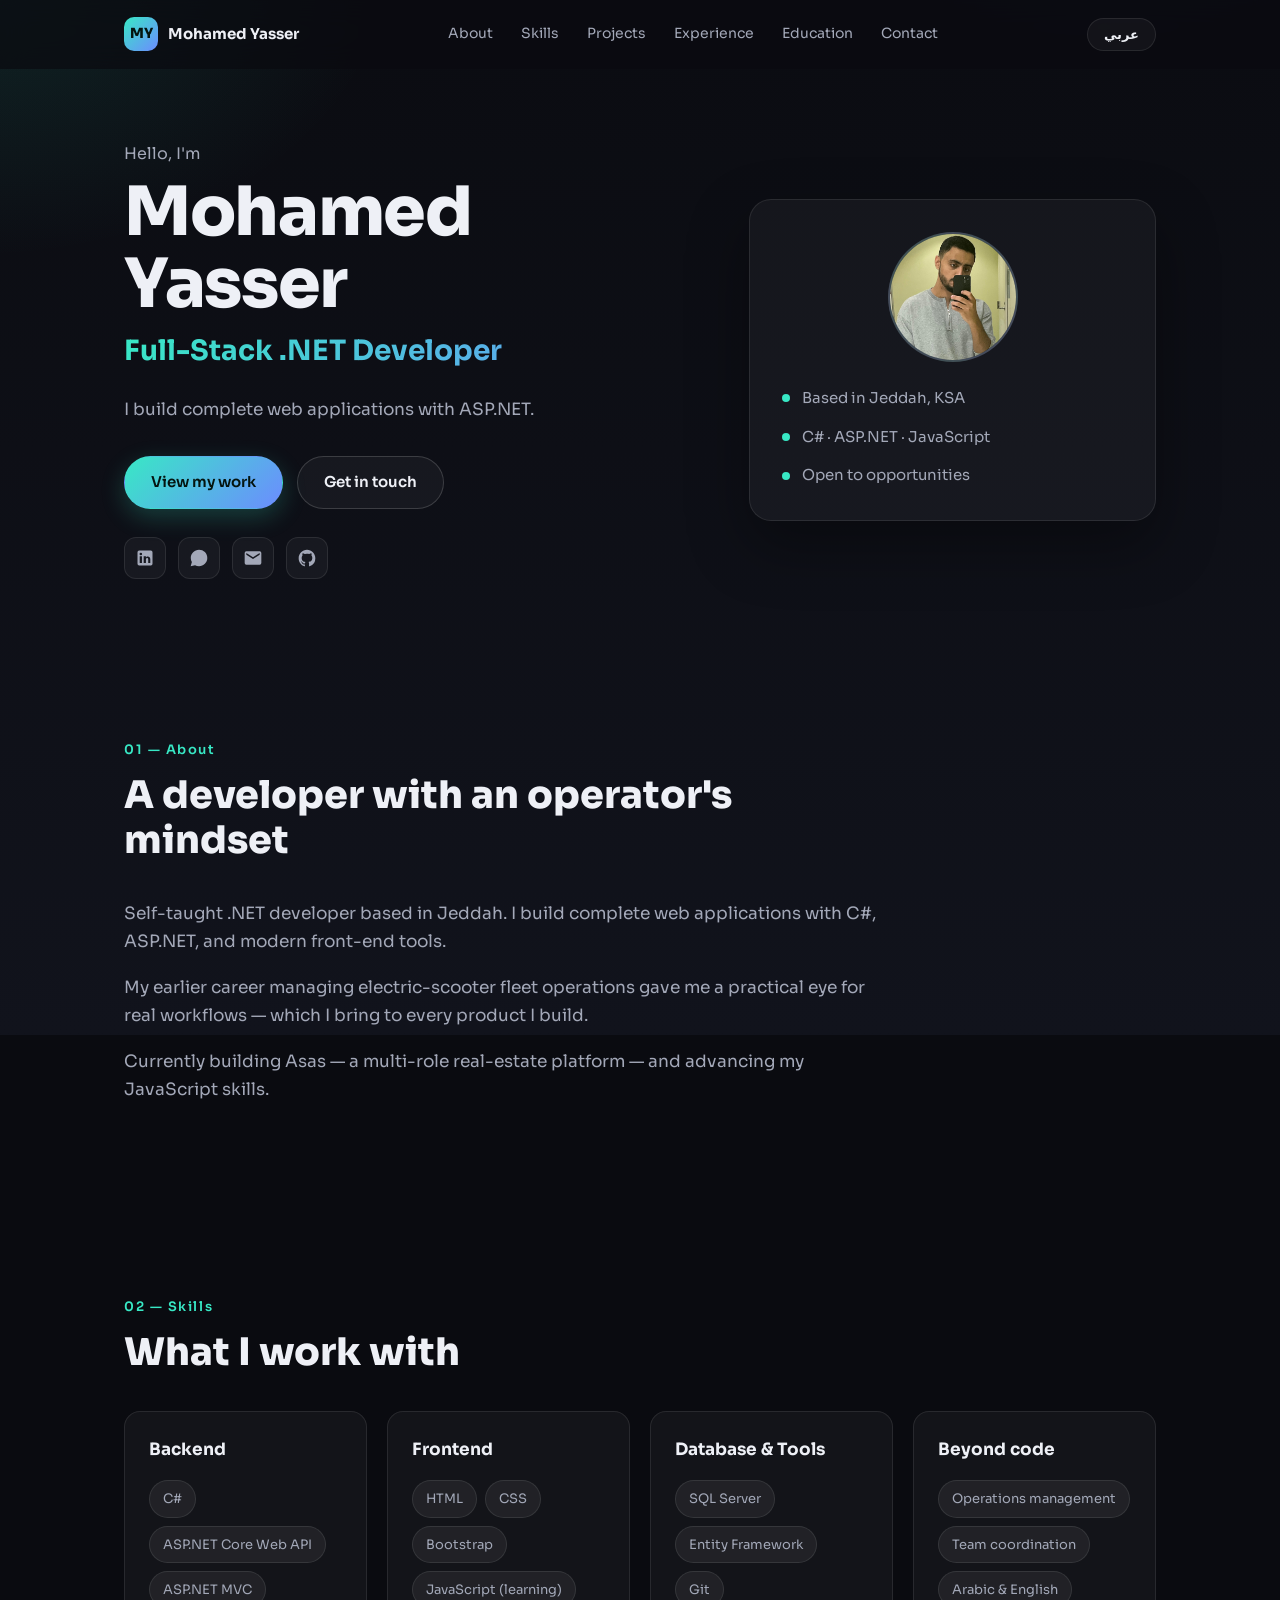
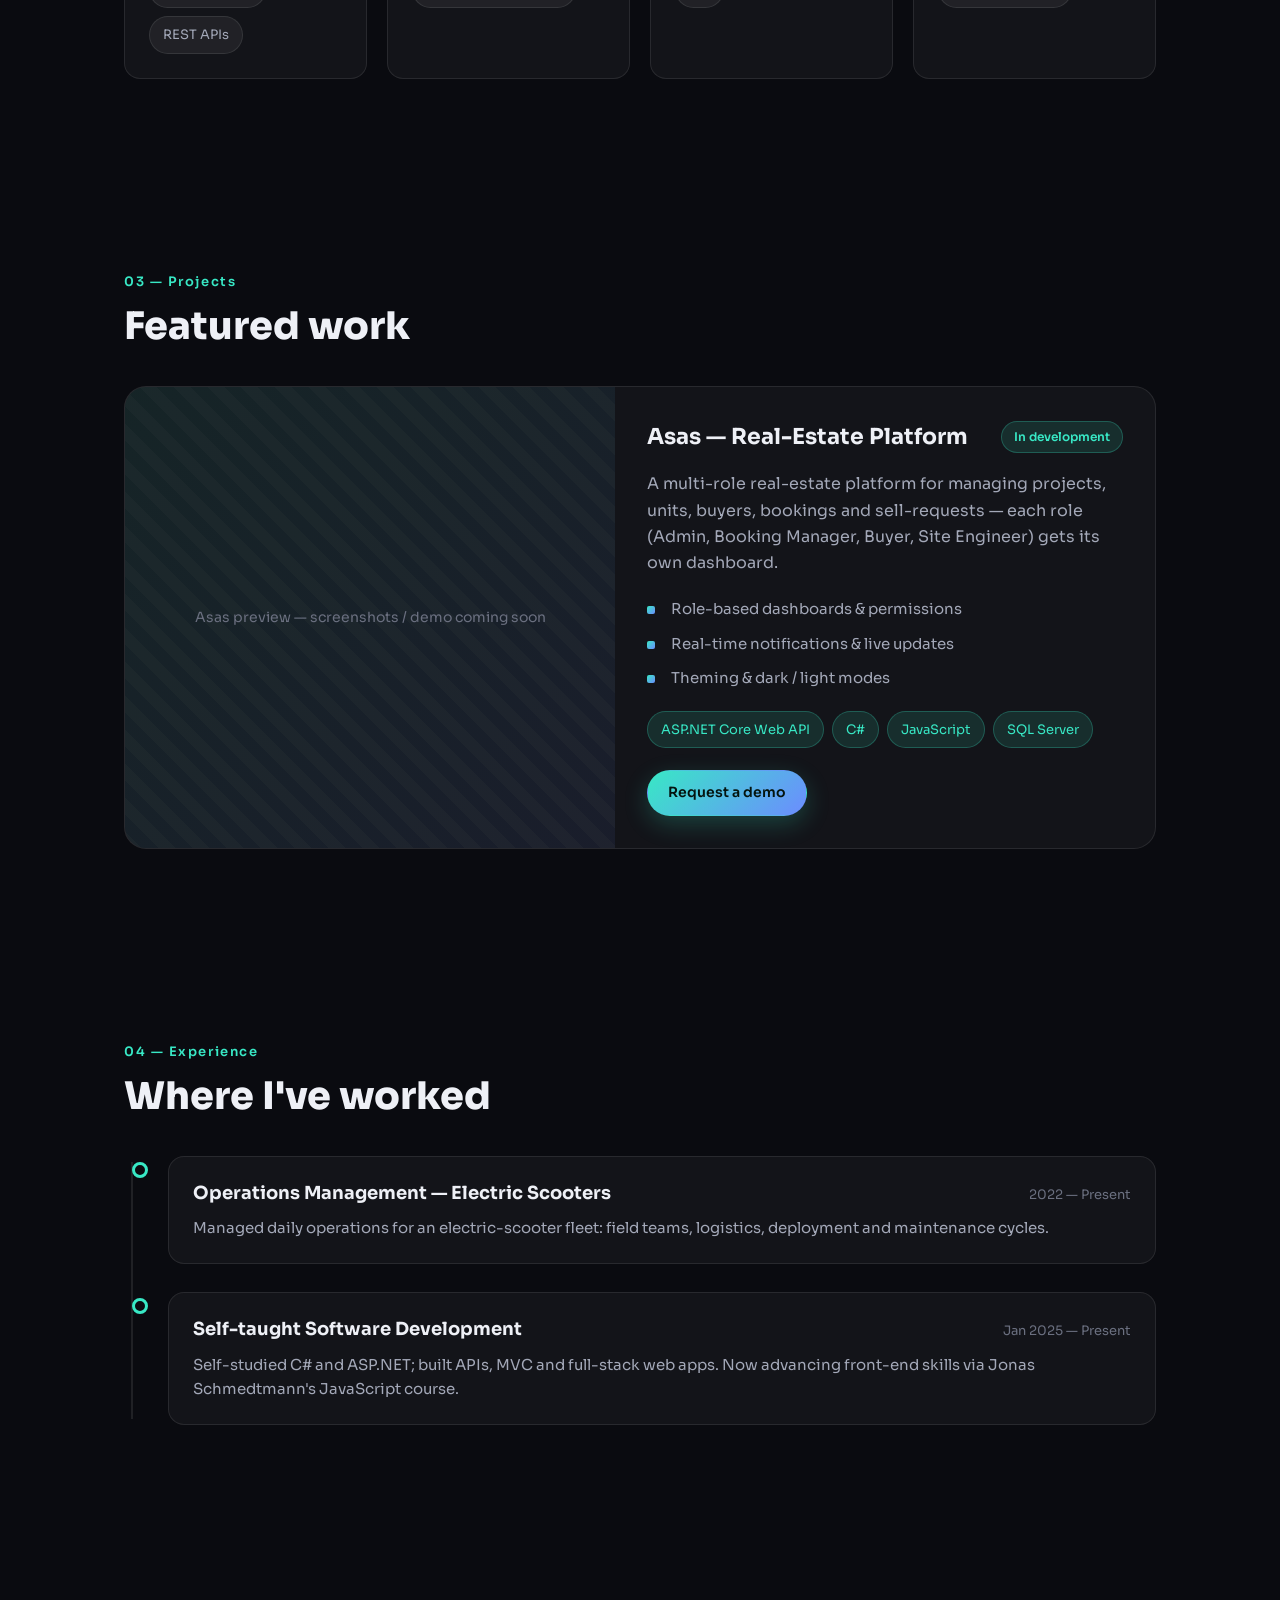
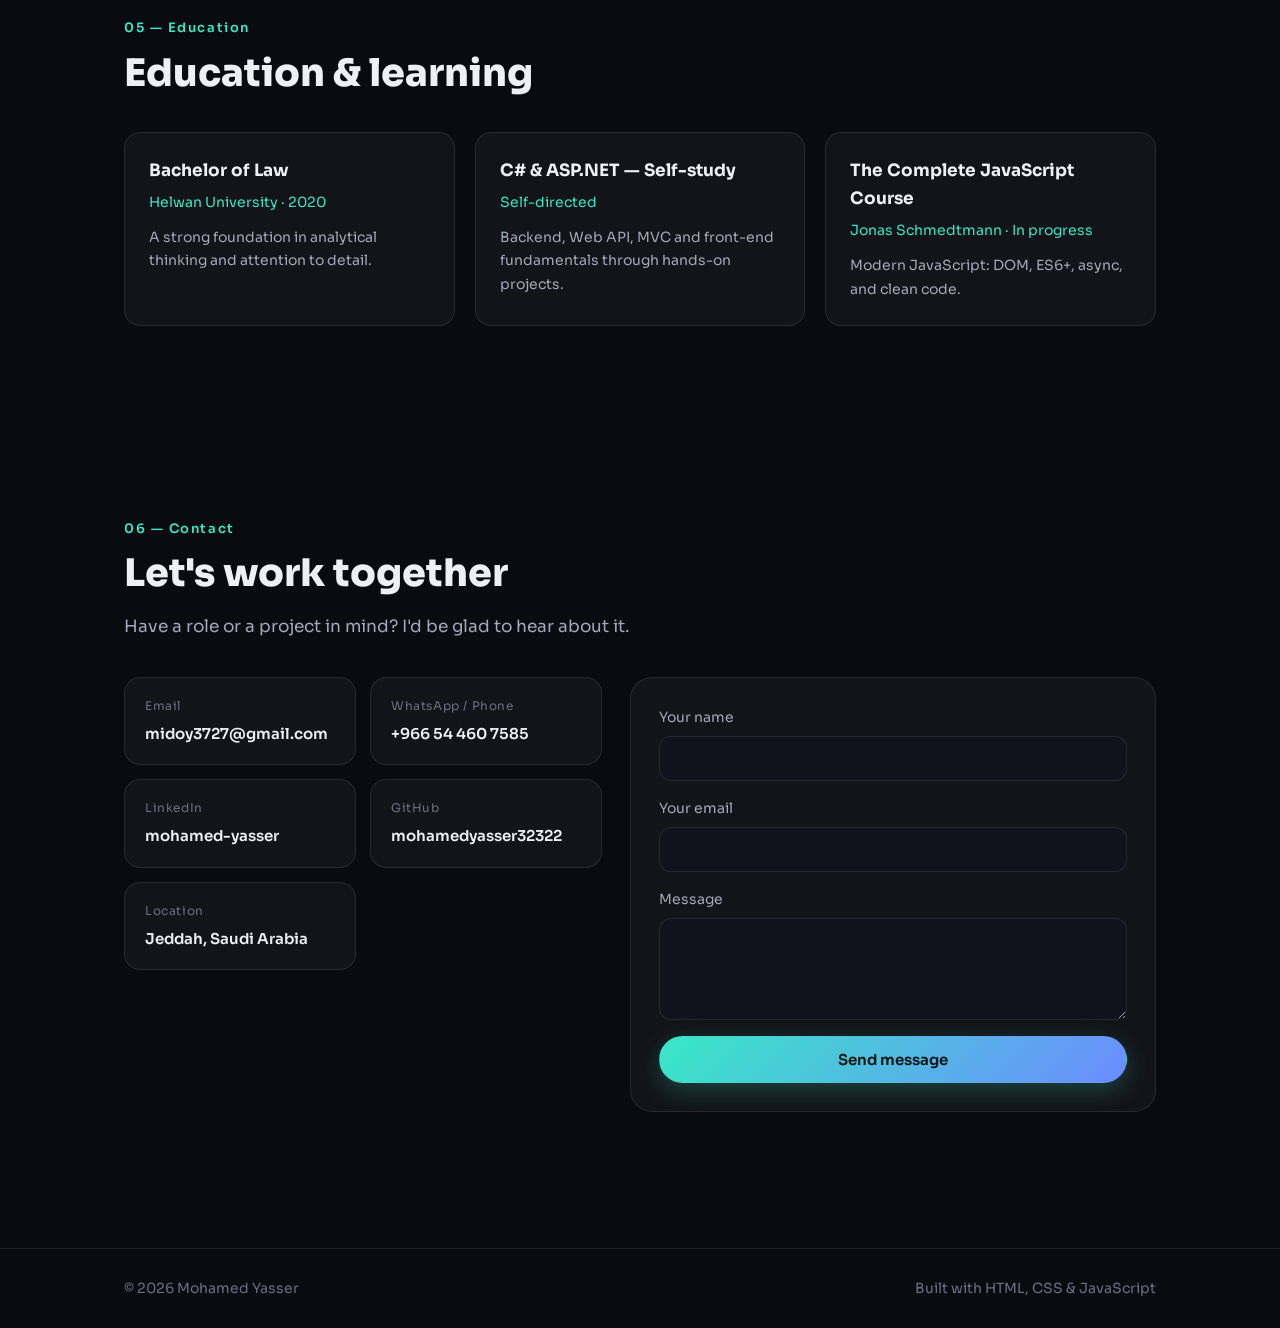
==== commit d7da840f: "Add photo and animations (hero entrance, scroll progress, staggered reveals, hover effects)" ====
--- a/index.html
+++ b/index.html
@@ -14,6 +14,9 @@
   <!-- Background glow -->
   <div class="bg-glow" aria-hidden="true"></div>
 
+  <!-- Scroll progress -->
+  <div class="scroll-progress" id="scrollProgress" aria-hidden="true"></div>
+
   <!-- Navbar -->
   <header class="nav" id="nav">
     <div class="container nav__inner">
--- a/styles.css
+++ b/styles.css
@@ -48,12 +48,26 @@
 /* ===== Background glow ===== */
 .bg-glow {
   position: fixed;
-  inset: 0;
+  inset: -15%;
   z-index: -1;
   background:
     radial-gradient(600px 400px at 78% -5%, rgba(108, 140, 255, 0.16), transparent 60%),
     radial-gradient(700px 500px at 10% 8%, rgba(56, 232, 197, 0.12), transparent 60%),
     linear-gradient(180deg, var(--bg), var(--bg-soft));
+  animation: drift 20s ease-in-out infinite alternate;
+}
+
+/* ===== Scroll progress bar ===== */
+.scroll-progress {
+  position: fixed;
+  inset-block-start: 0;
+  inset-inline-start: 0;
+  height: 3px;
+  width: 0;
+  z-index: 60;
+  background: linear-gradient(90deg, var(--accent), var(--accent-2));
+  box-shadow: 0 0 12px rgba(56, 232, 197, 0.5);
+  transition: width .1s linear;
 }
 
 /* ===== Navbar ===== */
@@ -192,10 +206,12 @@
   font-size: clamp(20px, 3vw, 28px);
   font-weight: 700;
   margin-top: 8px;
-  background: linear-gradient(120deg, var(--accent), var(--accent-2));
+  background: linear-gradient(120deg, var(--accent), var(--accent-2), var(--accent));
+  background-size: 220% 100%;
   -webkit-background-clip: text;
   background-clip: text;
   color: transparent;
+  animation: shimmer 6s linear infinite;
 }
 .hero__tagline {
   margin-top: 22px;
@@ -235,6 +251,7 @@
   overflow: hidden;
   background: linear-gradient(135deg, var(--accent-soft), rgba(108, 140, 255, 0.14));
   border: 2px solid var(--border-strong);
+  animation: float 5s ease-in-out infinite;
 }
 .avatar__img {
   position: absolute;
@@ -420,9 +437,75 @@
 .footer { border-top: 1px solid var(--border); padding: 28px 0; margin-top: 40px; }
 .footer__inner { display: flex; justify-content: space-between; gap: 14px; flex-wrap: wrap; color: var(--text-faint); font-size: 14px; }
 
-/* ===== Reveal animation ===== */
+/* ===== Keyframes ===== */
+@keyframes fadeUp { from { opacity: 0; transform: translateY(22px); } to { opacity: 1; transform: none; } }
+@keyframes float { 0%, 100% { transform: translateY(0); } 50% { transform: translateY(-9px); } }
+@keyframes shimmer { to { background-position: 220% 0; } }
+@keyframes drift {
+  from { transform: translate(-1.5%, -1%) scale(1.02); }
+  to   { transform: translate(1.5%, 1%) scale(1.08); }
+}
+
+/* ===== Hero entrance (staggered) ===== */
+.hero__eyebrow, .hero__name, .hero__role, .hero__tagline, .hero__cta, .hero__socials {
+  opacity: 0;
+  animation: fadeUp .7s cubic-bezier(.2, .7, .2, 1) forwards;
+}
+.hero__eyebrow { animation-delay: .05s; }
+.hero__name    { animation-delay: .15s; }
+.hero__role    { animation-delay: .25s; }
+.hero__tagline { animation-delay: .35s; }
+.hero__cta     { animation-delay: .45s; }
+.hero__socials { animation-delay: .55s; }
+
+/* ===== Section + card reveal on scroll ===== */
 .section, .hero__card { opacity: 0; transform: translateY(24px); transition: opacity .7s ease, transform .7s ease; }
 .section.is-visible, .hero__card.is-visible { opacity: 1; transform: none; }
+
+.skill-card, .edu-card, .timeline__item, .contact__card, .project {
+  opacity: 0;
+  transform: translateY(22px);
+  transition: opacity .6s ease, transform .6s ease;
+}
+.section.is-visible .skill-card,
+.section.is-visible .edu-card,
+.section.is-visible .timeline__item,
+.section.is-visible .contact__card,
+.section.is-visible .project { opacity: 1; transform: none; }
+
+.section.is-visible :is(.skill-card, .edu-card, .timeline__item, .contact__card):nth-child(1) { transition-delay: .08s; }
+.section.is-visible :is(.skill-card, .edu-card, .timeline__item, .contact__card):nth-child(2) { transition-delay: .18s; }
+.section.is-visible :is(.skill-card, .edu-card, .timeline__item, .contact__card):nth-child(3) { transition-delay: .28s; }
+.section.is-visible :is(.skill-card, .edu-card, .timeline__item, .contact__card):nth-child(4) { transition-delay: .38s; }
+
+/* ===== Hover polish ===== */
+.btn--primary { position: relative; overflow: hidden; }
+.btn--primary::after {
+  content: "";
+  position: absolute;
+  inset: 0;
+  background: linear-gradient(110deg, transparent 30%, rgba(255, 255, 255, 0.35) 50%, transparent 70%);
+  transform: translateX(-120%);
+  transition: transform .6s ease;
+}
+.btn--primary:hover::after { transform: translateX(120%); }
+
+.nav__links a::after {
+  content: "";
+  position: absolute;
+  inset-block-end: -4px;
+  inset-inline-start: 0;
+  width: 100%;
+  height: 2px;
+  background: var(--accent);
+  transform: scaleX(0);
+  transform-origin: inline-start;
+  transition: transform .25s ease;
+}
+.nav__links a:hover::after { transform: scaleX(1); }
+
+.chips li { transition: transform .2s ease, border-color .2s ease, color .2s ease; }
+.chips li:hover { transform: translateY(-2px); border-color: var(--accent); color: var(--text); }
 
 /* ===== Responsive ===== */
 @media (max-width: 880px) {
@@ -455,6 +538,10 @@
 }
 
 @media (prefers-reduced-motion: reduce) {
-  * { scroll-behavior: auto; }
-  .section, .hero__card { opacity: 1; transform: none; transition: none; }
-}
+  *, *::after, *::before { animation: none !important; scroll-behavior: auto; }
+  .section, .hero__card,
+  .hero__eyebrow, .hero__name, .hero__role, .hero__tagline, .hero__cta, .hero__socials,
+  .skill-card, .edu-card, .timeline__item, .contact__card, .project {
+    opacity: 1; transform: none; transition: none;
+  }
+}
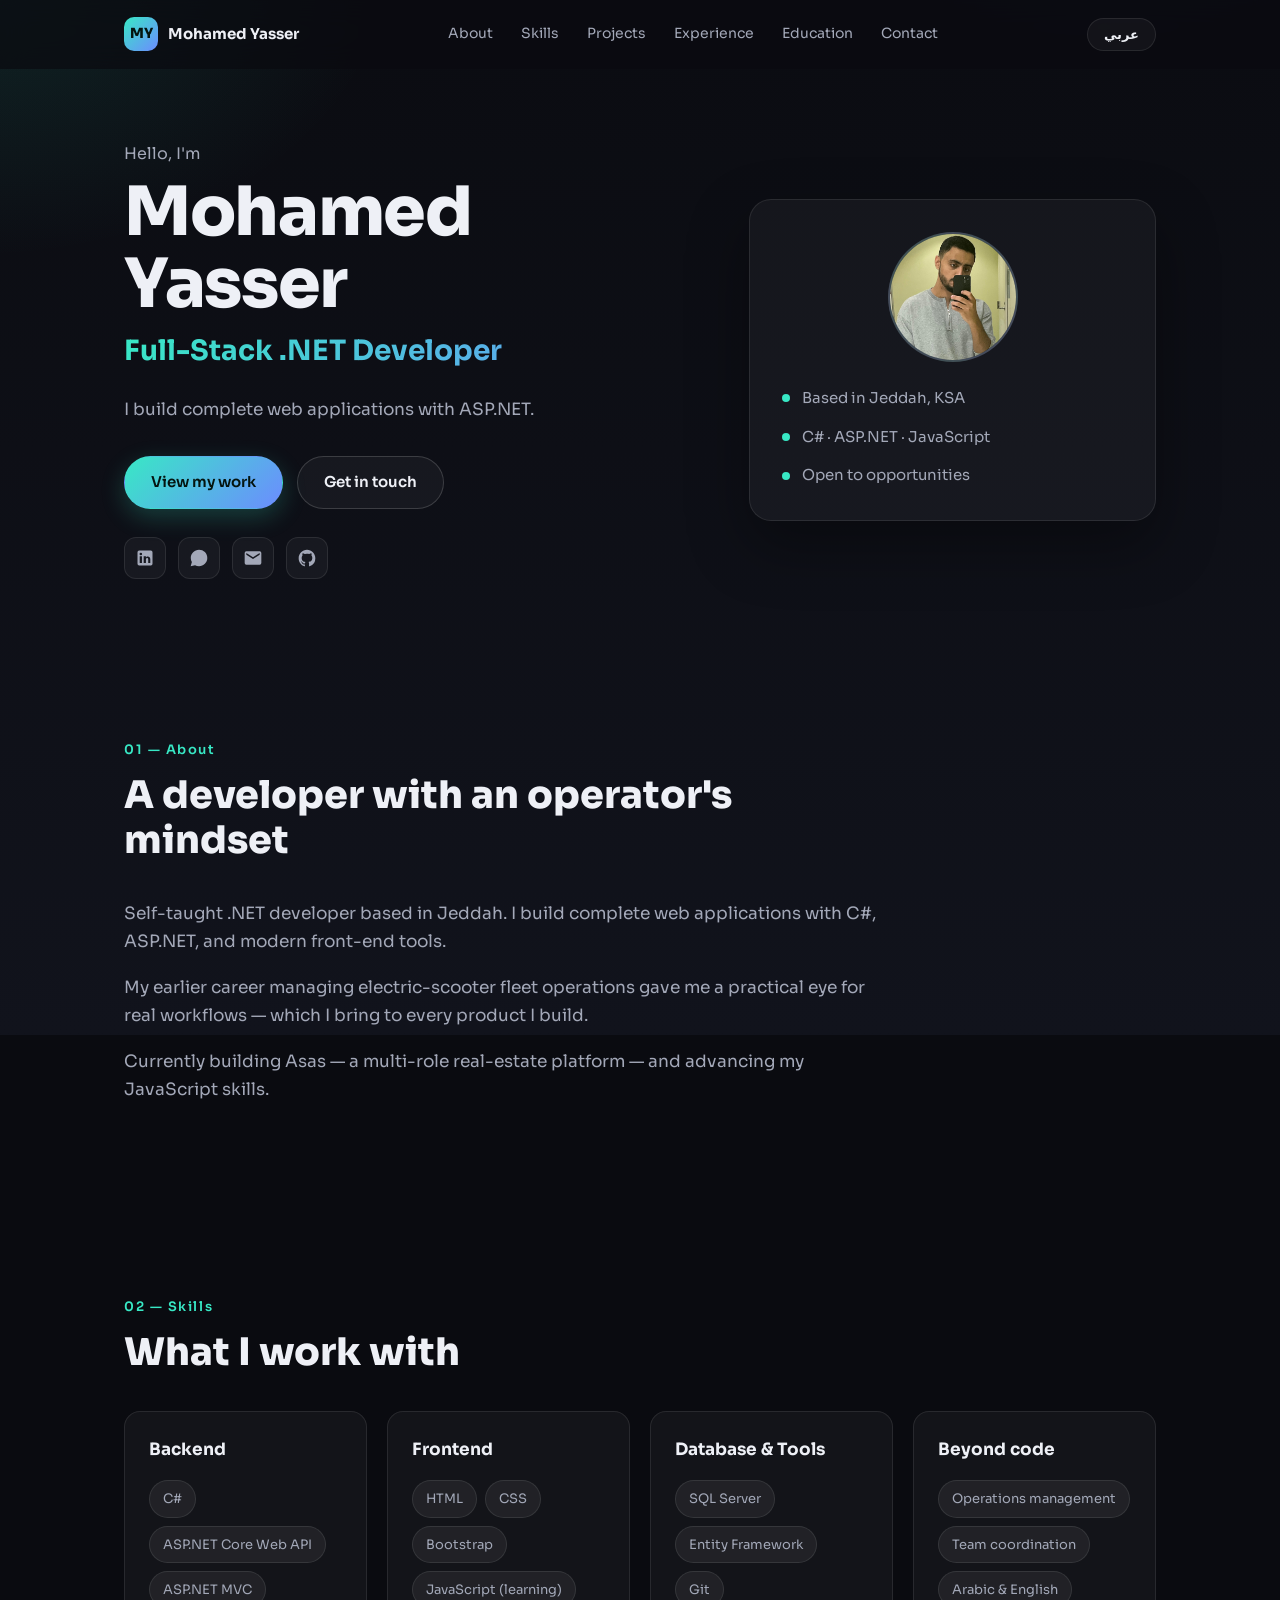
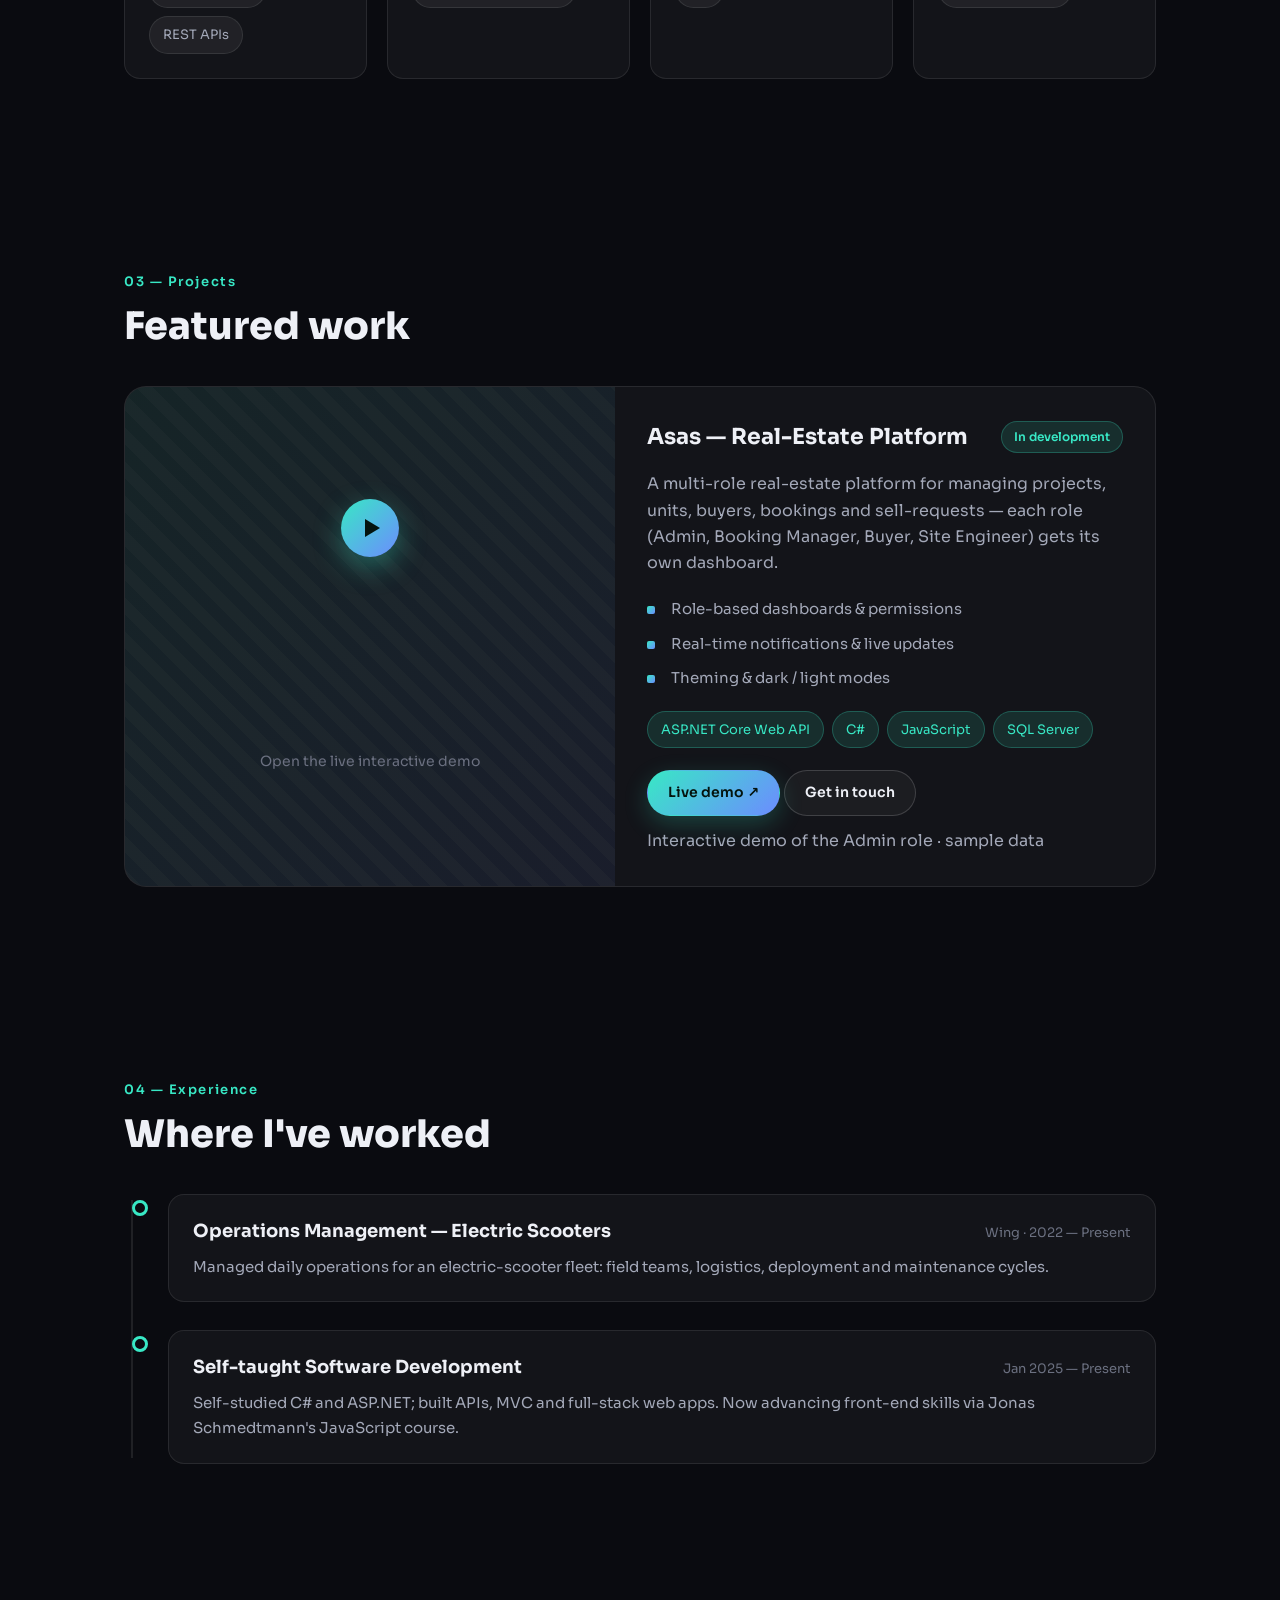
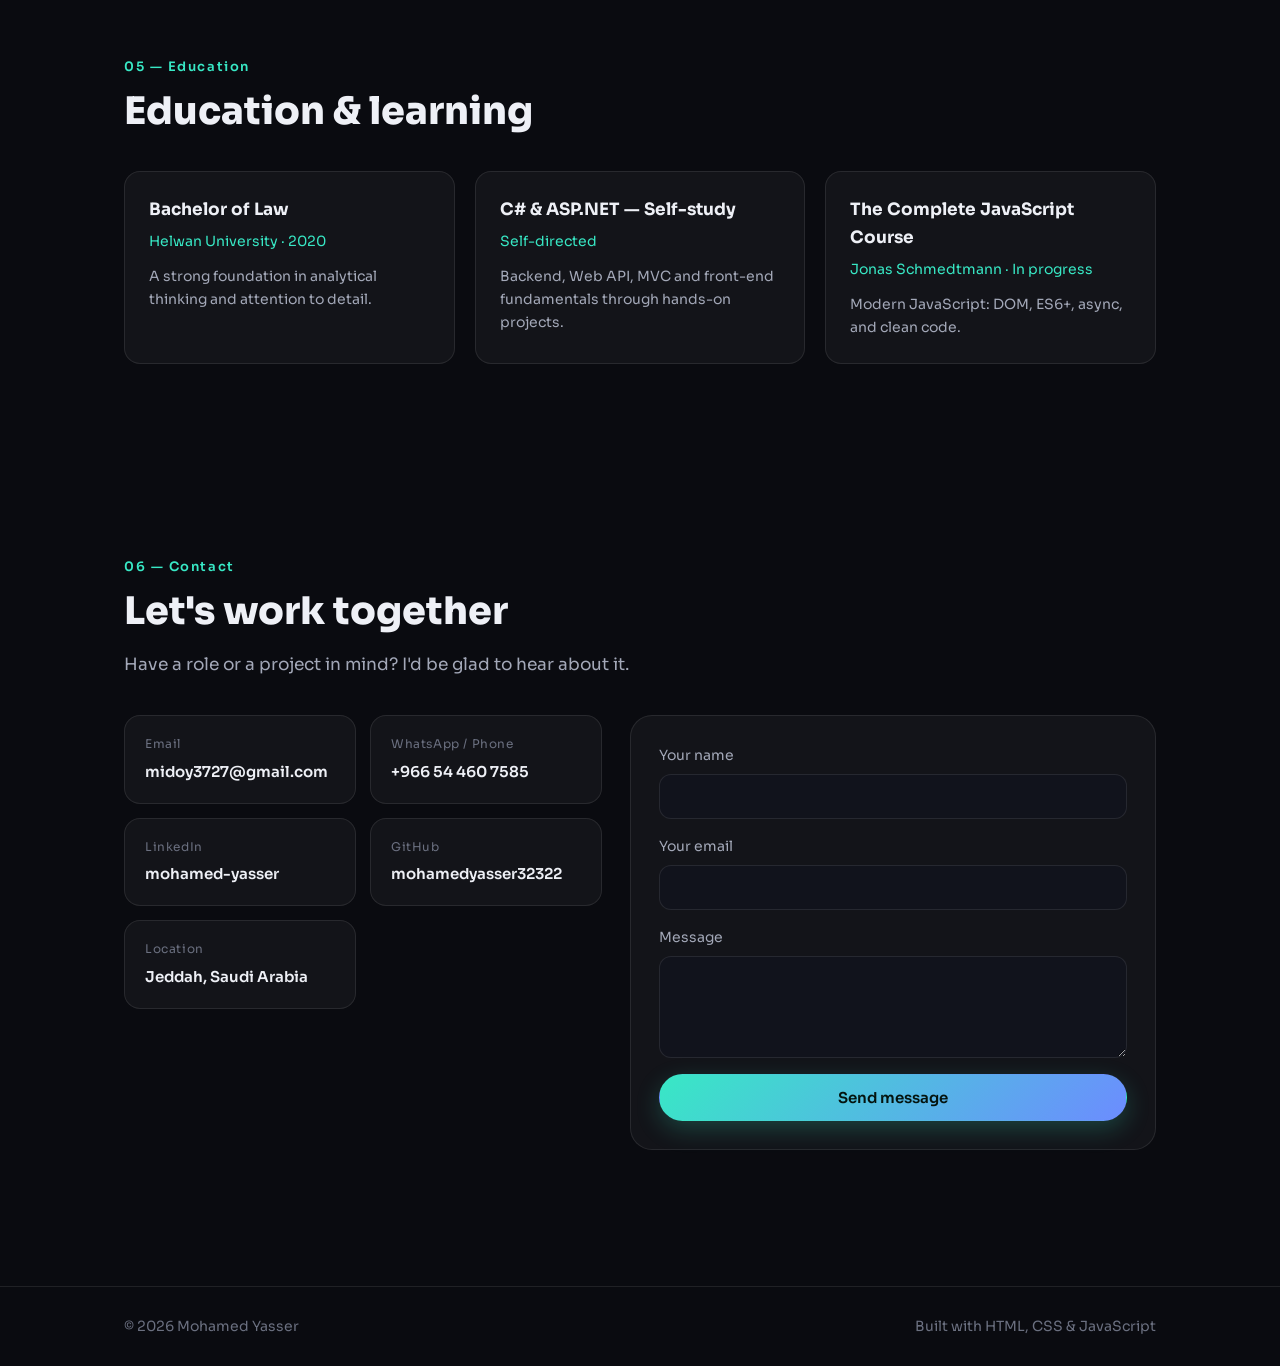
==== commit 1c09b01b: "Link Asas live interactive demo from project card" ====
--- a/index.html
+++ b/index.html
@@ -168,11 +168,12 @@
         <h2 class="section__title" data-en="Featured work" data-ar="مشاريع مختارة">Featured work</h2>
 
         <article class="project">
-          <div class="project__media">
+          <a class="project__media" href="https://mohamedyasser32322.github.io/asas-demo/" target="_blank" rel="noopener">
             <div class="project__placeholder">
-              <span data-en="Asas preview — screenshots / demo coming soon" data-ar="معاينة أساس — صور / ديمو قريباً">Asas preview — screenshots / demo coming soon</span>
-            </div>
-          </div>
+              <span class="project__play"><i></i></span>
+              <span data-en="Open the live interactive demo" data-ar="افتح الديمو الحي التفاعلي">Open the live interactive demo</span>
+            </div>
+          </a>
           <div class="project__body">
             <div class="project__head">
               <h3 data-en="Asas — Real-Estate Platform" data-ar="أساس — منصة عقارية">Asas — Real-Estate Platform</h3>
@@ -193,8 +194,10 @@
               <li>SQL Server</li>
             </ul>
             <div class="project__links">
-              <a href="#contact" class="btn btn--small btn--primary" data-en="Request a demo" data-ar="اطلب معاينة">Request a demo</a>
-            </div>
+              <a href="https://mohamedyasser32322.github.io/asas-demo/" target="_blank" rel="noopener" class="btn btn--small btn--primary" data-en="Live demo ↗" data-ar="تجربة حية ↗">Live demo ↗</a>
+              <a href="#contact" class="btn btn--small btn--ghost" data-en="Get in touch" data-ar="تواصل">Get in touch</a>
+            </div>
+            <p class="project__note" data-en="Interactive demo of the Admin role · sample data" data-ar="ديمو تفاعلي لدور المدير · بيانات تجريبية">Interactive demo of the Admin role · sample data</p>
           </div>
         </article>
       </div>
@@ -212,7 +215,7 @@
             <div class="timeline__content">
               <div class="timeline__head">
                 <h3 data-en="Operations Management — Electric Scooters" data-ar="إدارة التشغيل — الإسكوترات الكهربائية">Operations Management — Electric Scooters</h3>
-                <span class="timeline__meta" data-en="2022 — Present" data-ar="2022 — حتى الآن">2022 — Present</span>
+                <span class="timeline__meta" data-en="Wing · 2022 — Present" data-ar="Wing · 2022 — حتى الآن">Wing · 2022 — Present</span>
               </div>
               <p data-en="Managed daily operations for an electric-scooter fleet: field teams, logistics, deployment and maintenance cycles." data-ar="إدارة العمليات اليومية لأسطول إسكوترات كهربائية: الفرق الميدانية واللوجستيات ودورات النشر والصيانة.">
                 Managed daily operations for an electric-scooter fleet: field teams, logistics, deployment and maintenance cycles.
--- a/styles.css
+++ b/styles.css
@@ -350,6 +350,28 @@
   background: linear-gradient(135deg, var(--accent), var(--accent-2));
 }
 .project__links { margin-top: 22px; }
+.project__note { margin-top: 12px; font-size: 13px; color: var(--text-faint); }
+
+/* Clickable demo media */
+a.project__media { cursor: pointer; }
+a.project__media .project__placeholder { transition: background .3s; gap: 16px; flex-direction: column; }
+a.project__media:hover .project__placeholder { background:
+  repeating-linear-gradient(45deg, rgba(255,255,255,0.03) 0 12px, transparent 12px 24px),
+  linear-gradient(135deg, rgba(56,232,197,0.16), rgba(108,140,255,0.16)); }
+.project__play {
+  width: 58px; height: 58px; border-radius: 50%;
+  display: grid; place-items: center;
+  background: linear-gradient(135deg, var(--accent), var(--accent-2));
+  box-shadow: 0 10px 28px rgba(56, 232, 197, 0.35);
+  transition: transform .25s;
+}
+a.project__media:hover .project__play { transform: scale(1.08); }
+.project__play i {
+  width: 0; height: 0; margin-inline-start: 4px;
+  border-style: solid;
+  border-width: 9px 0 9px 15px;
+  border-color: transparent transparent transparent #04140f;
+}
 
 /* ===== Timeline ===== */
 .timeline { position: relative; display: grid; gap: 28px; padding-inline-start: 8px; }
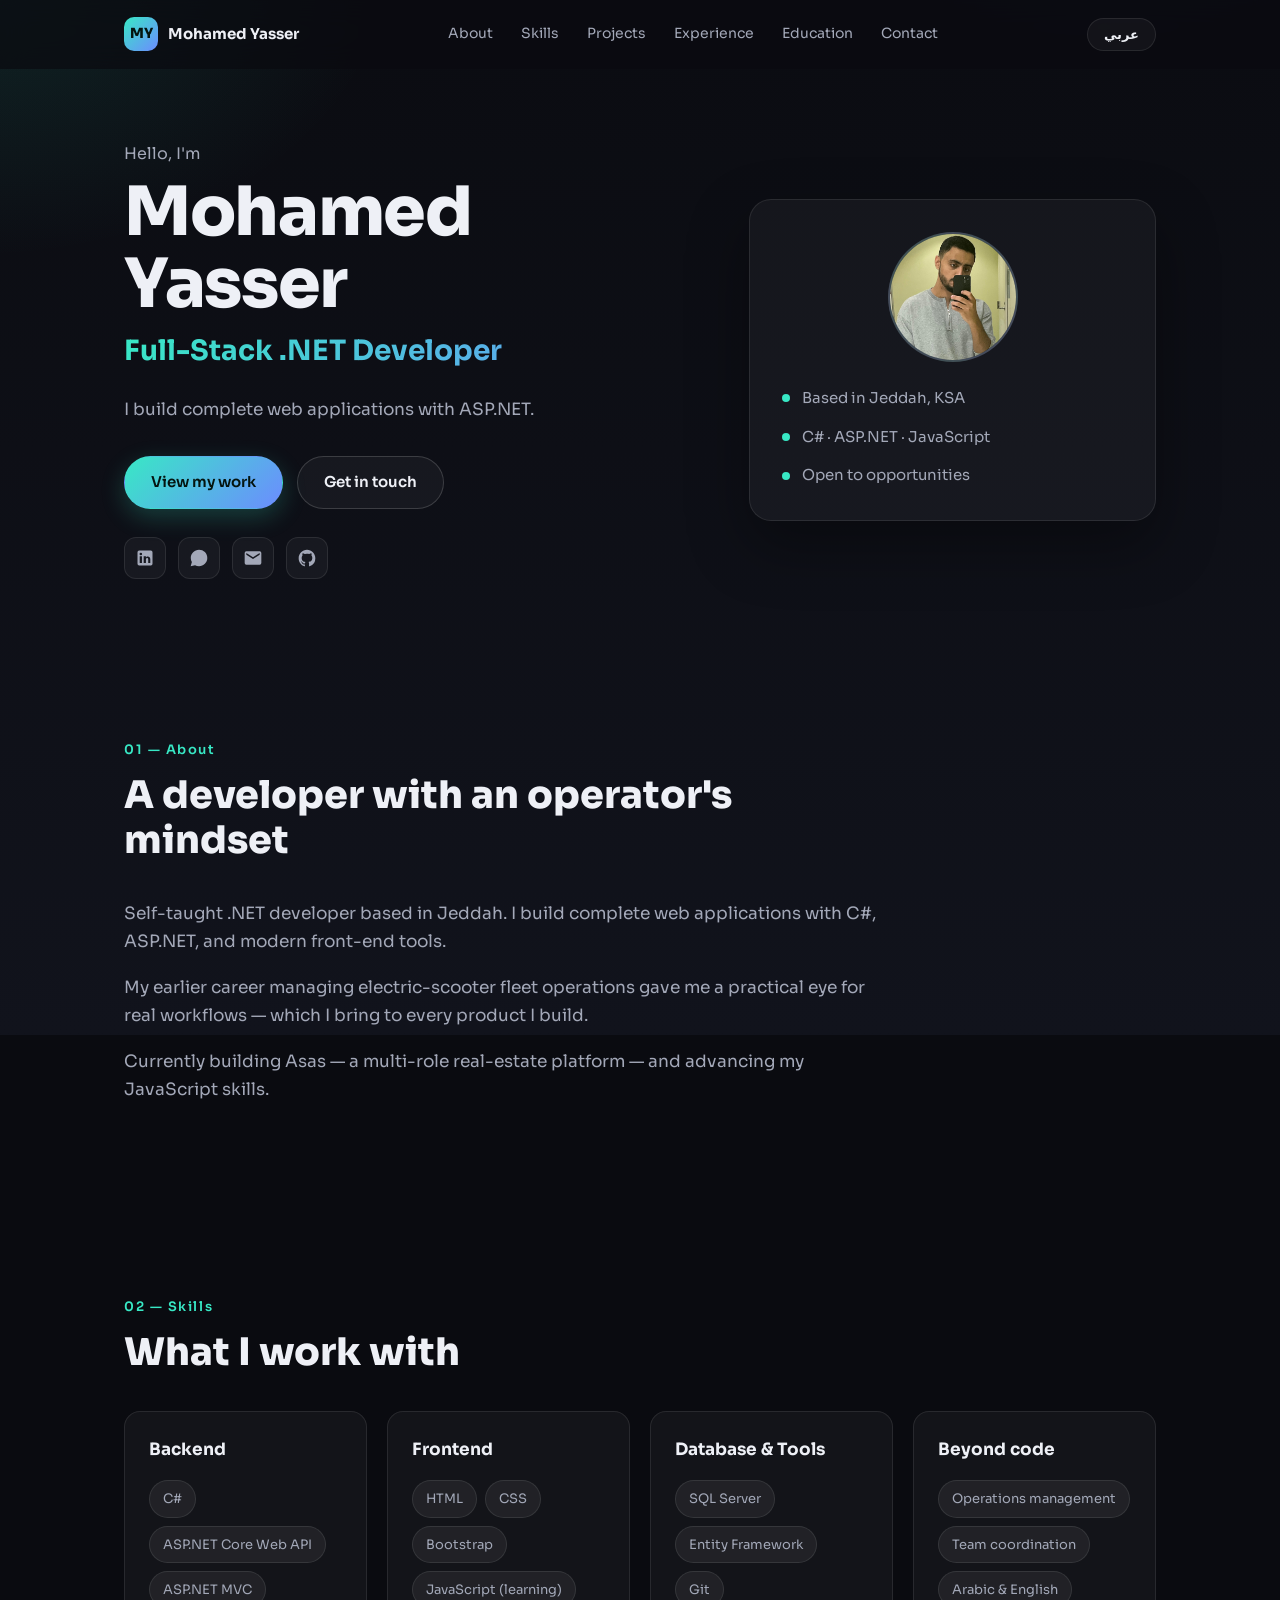
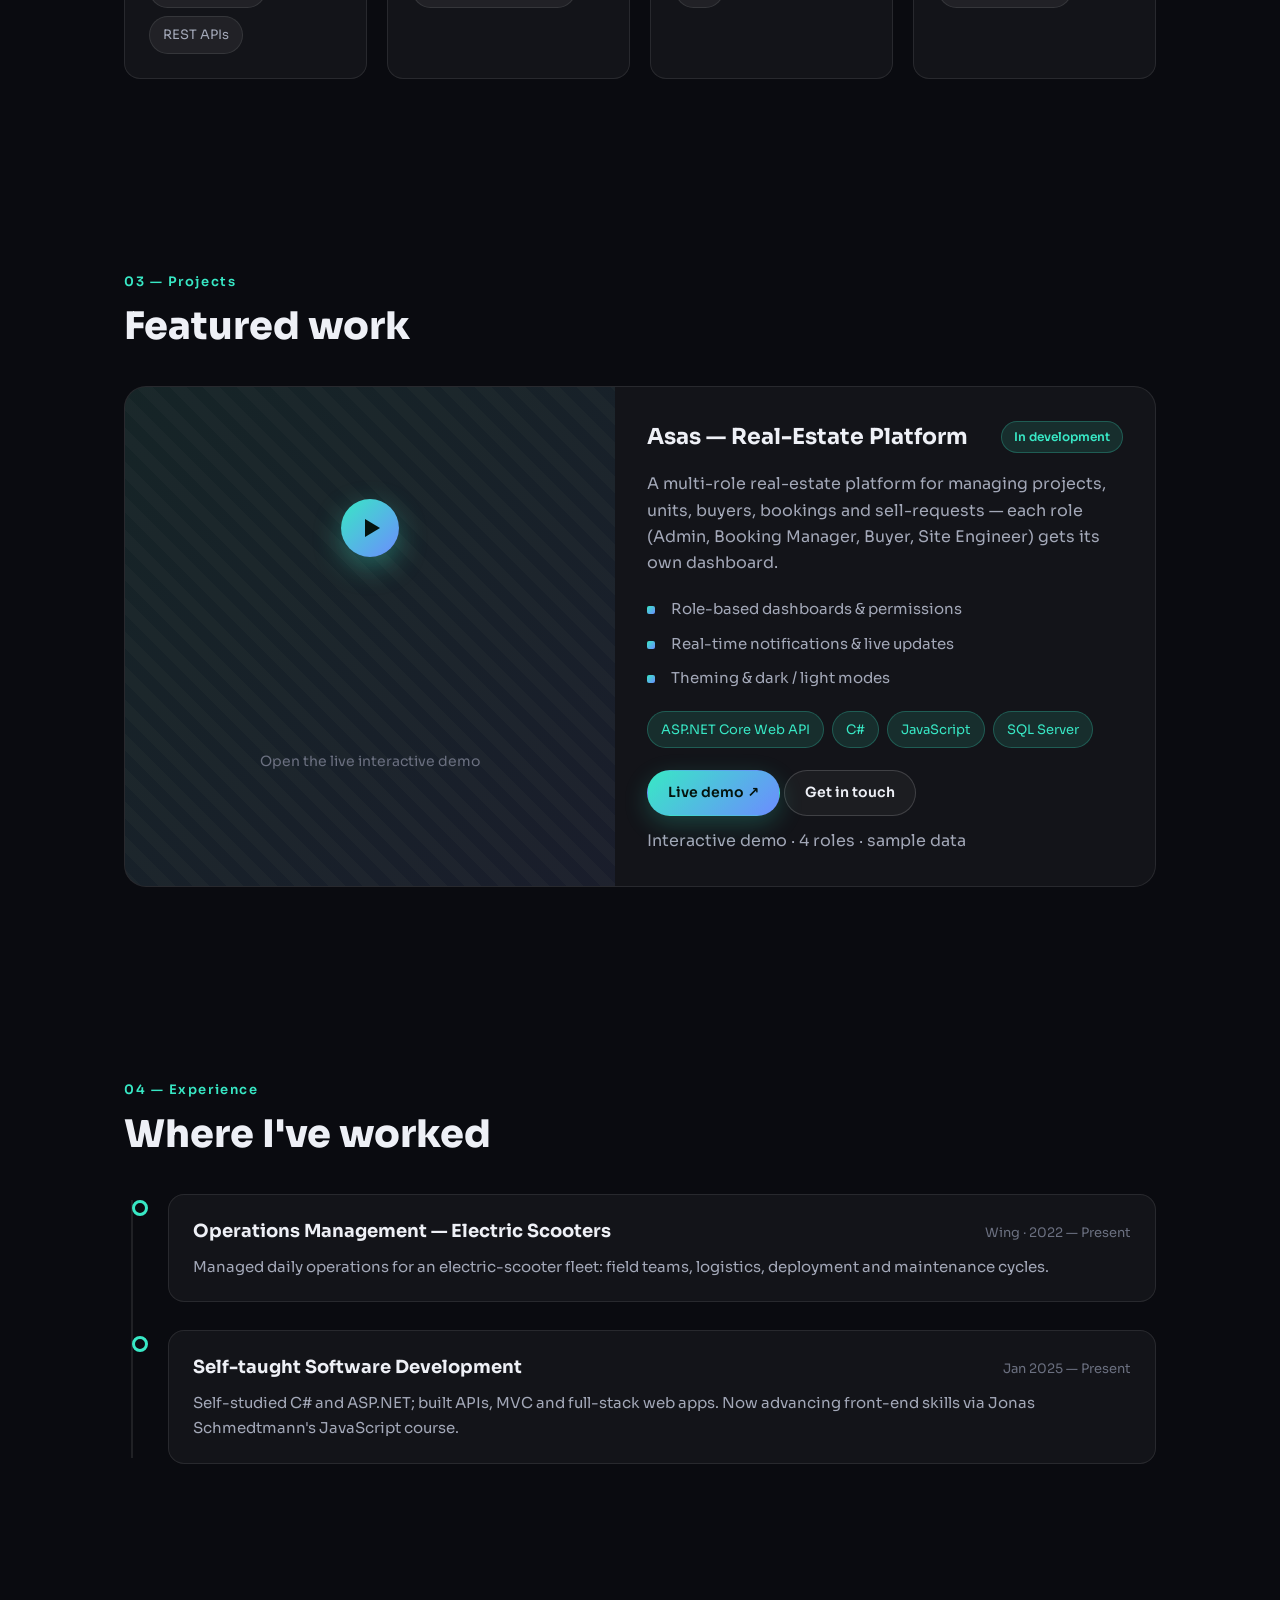
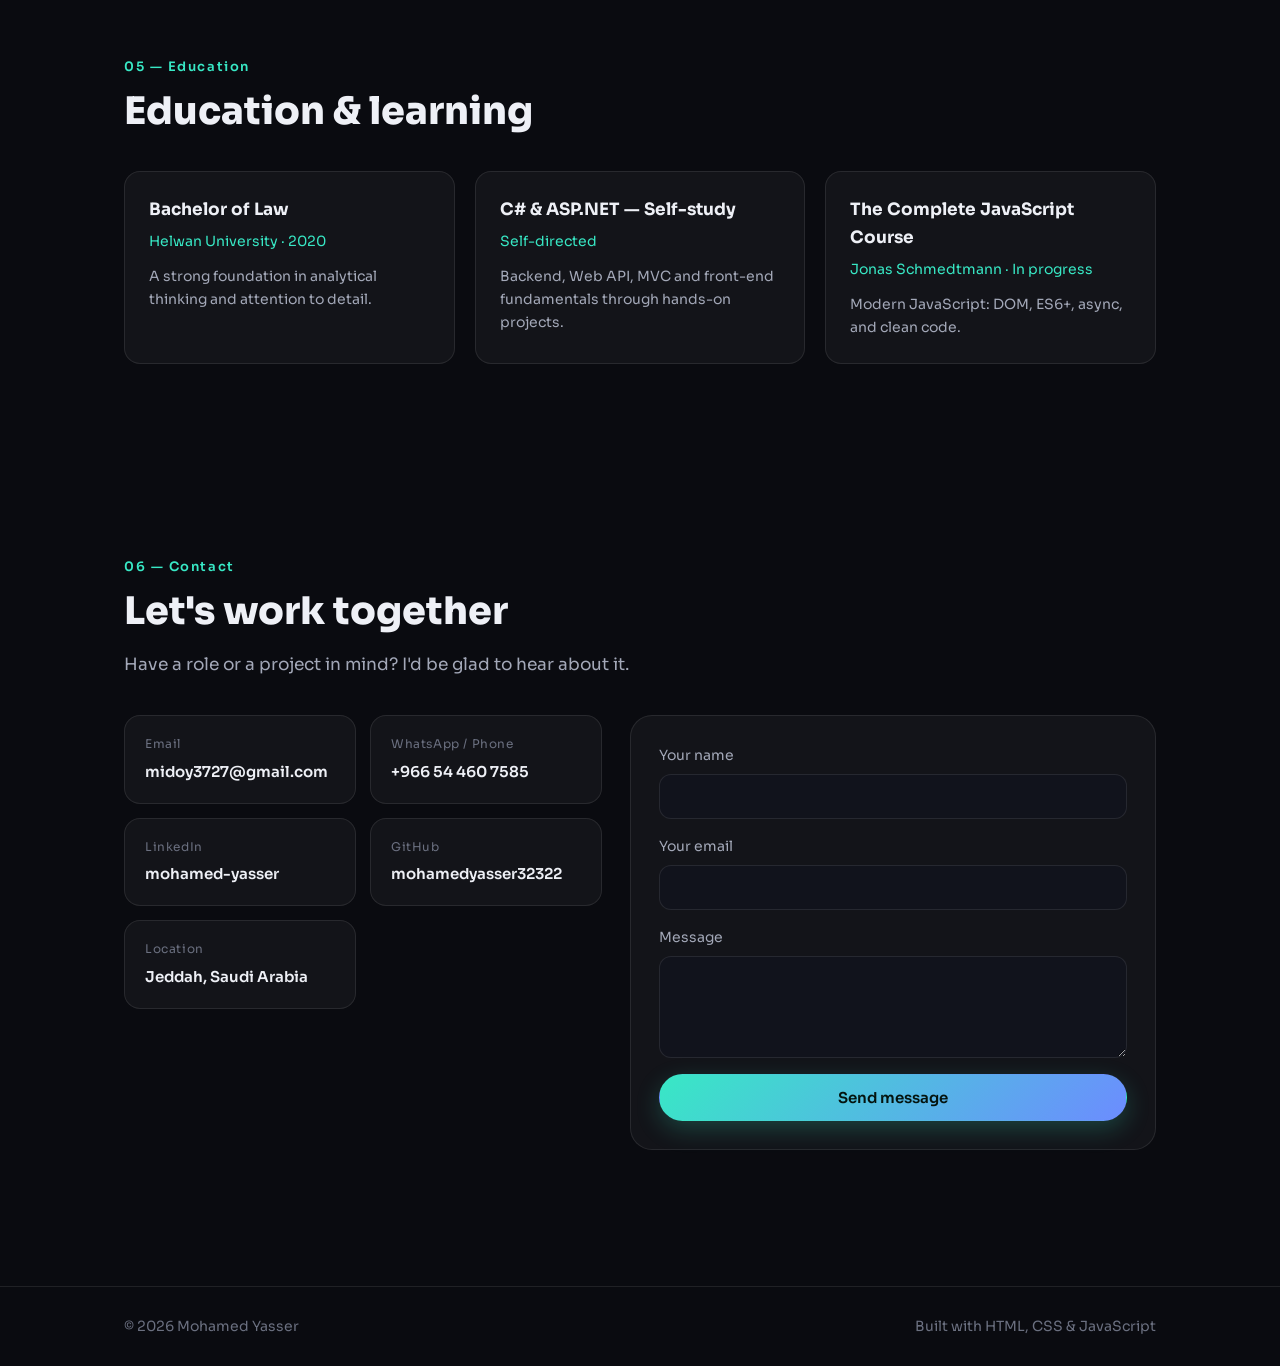
==== commit 0759745b: "Demo now covers 4 roles" ====
--- a/index.html
+++ b/index.html
@@ -197,7 +197,7 @@
               <a href="https://mohamedyasser32322.github.io/asas-demo/" target="_blank" rel="noopener" class="btn btn--small btn--primary" data-en="Live demo ↗" data-ar="تجربة حية ↗">Live demo ↗</a>
               <a href="#contact" class="btn btn--small btn--ghost" data-en="Get in touch" data-ar="تواصل">Get in touch</a>
             </div>
-            <p class="project__note" data-en="Interactive demo of the Admin role · sample data" data-ar="ديمو تفاعلي لدور المدير · بيانات تجريبية">Interactive demo of the Admin role · sample data</p>
+            <p class="project__note" data-en="Interactive demo · 4 roles · sample data" data-ar="ديمو تفاعلي · ٤ أدوار · بيانات تجريبية">Interactive demo · 4 roles · sample data</p>
           </div>
         </article>
       </div>
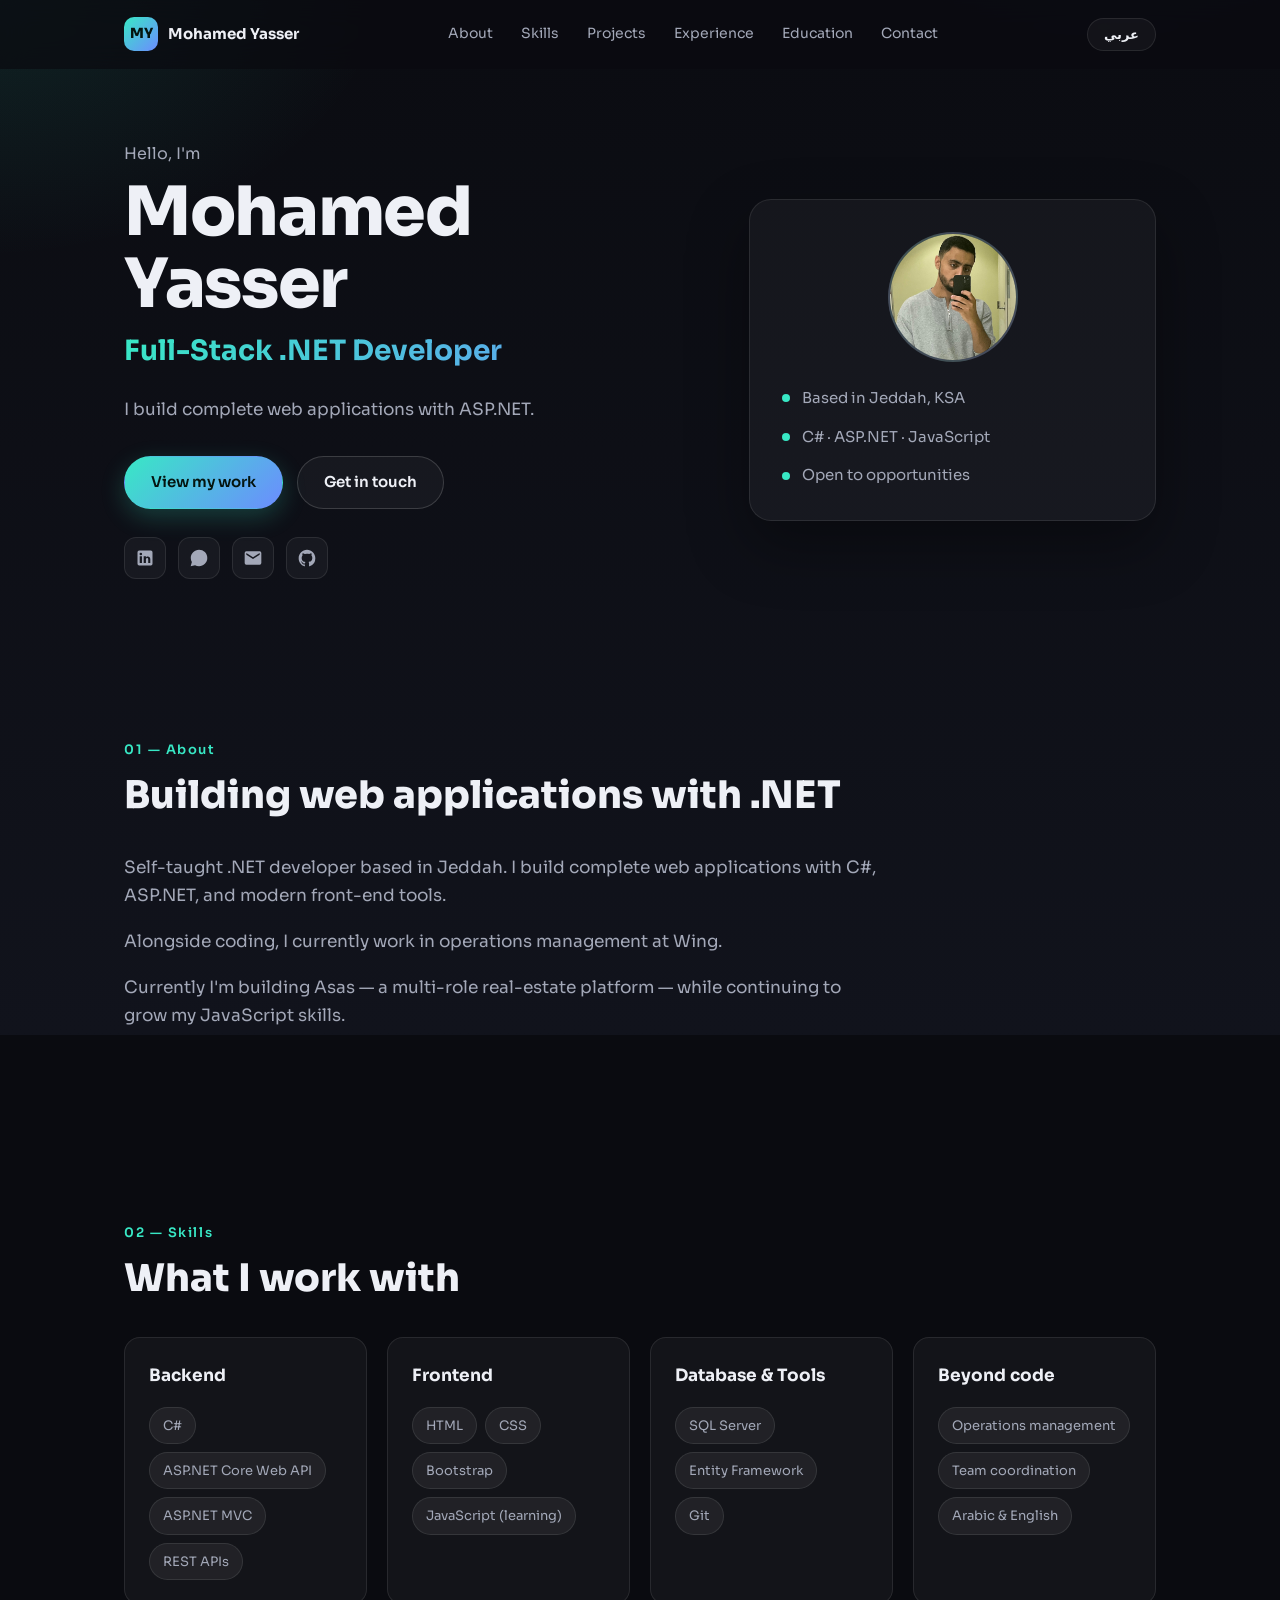
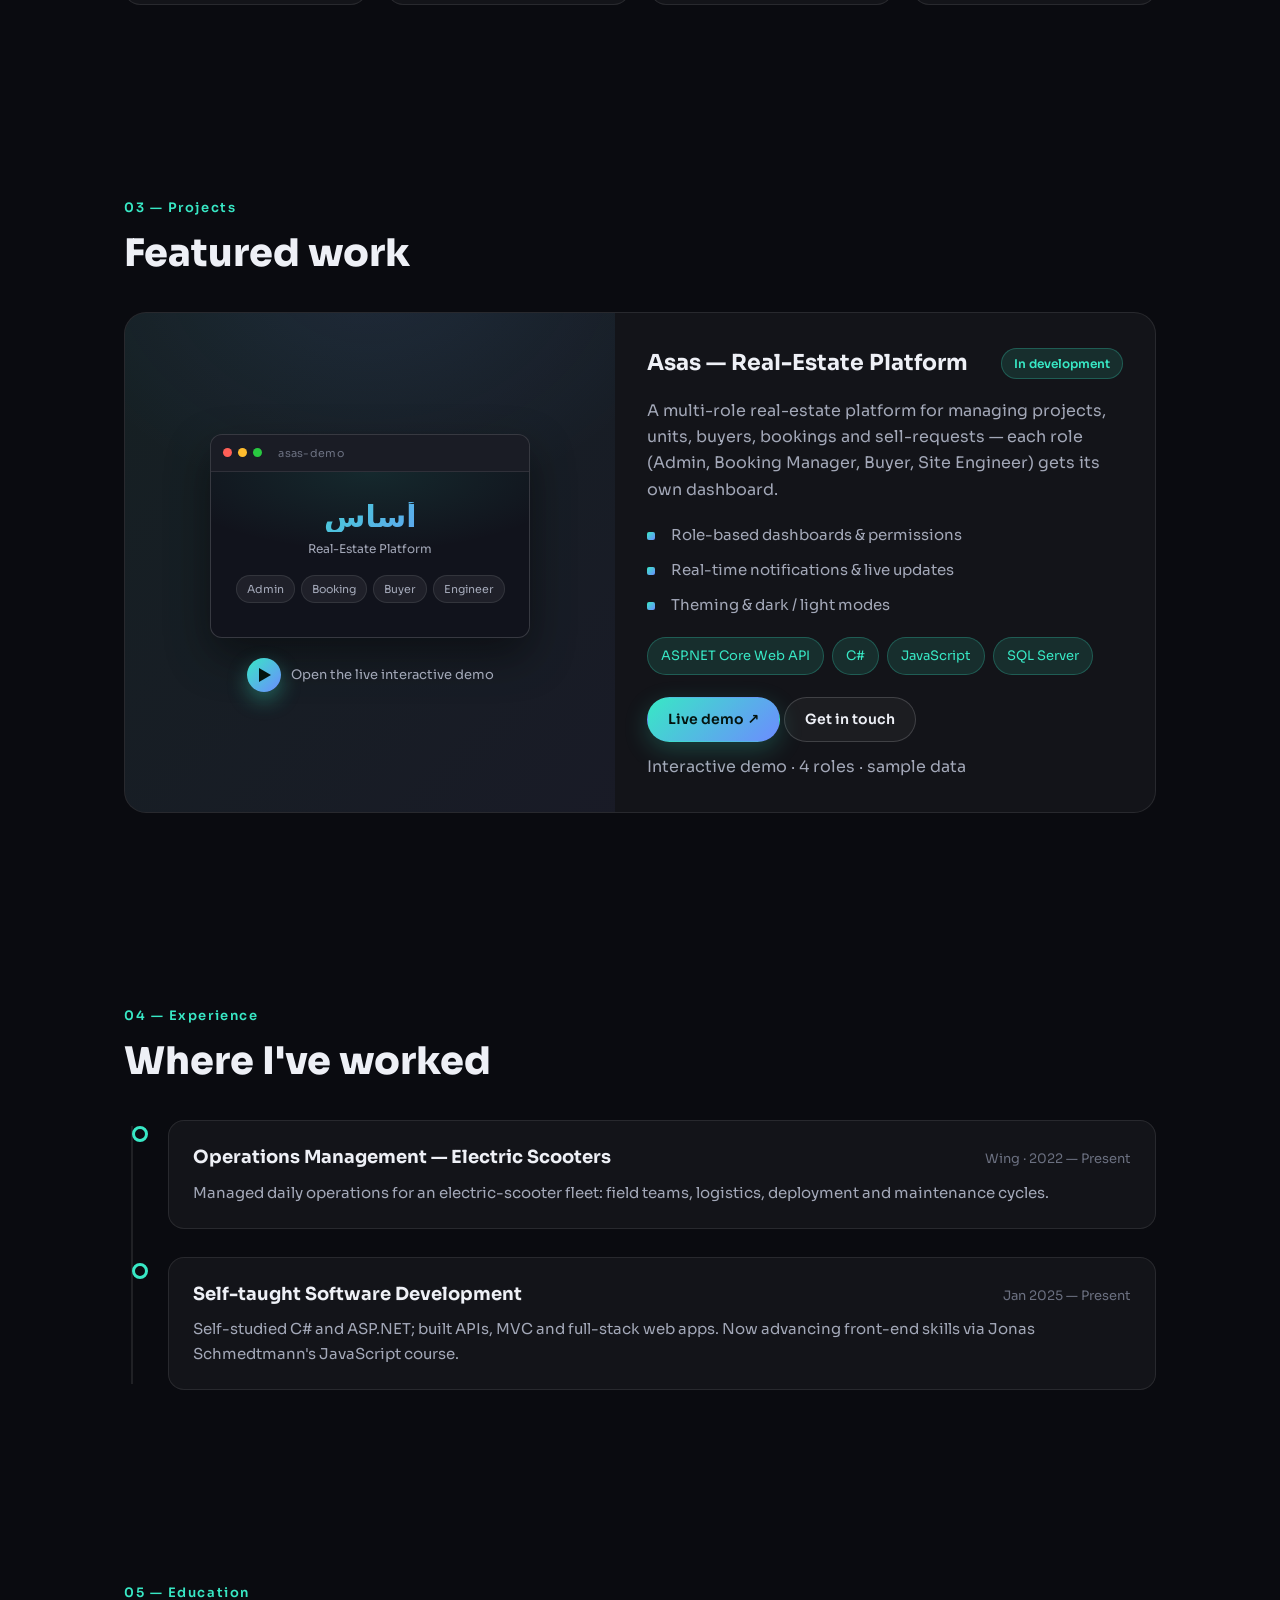
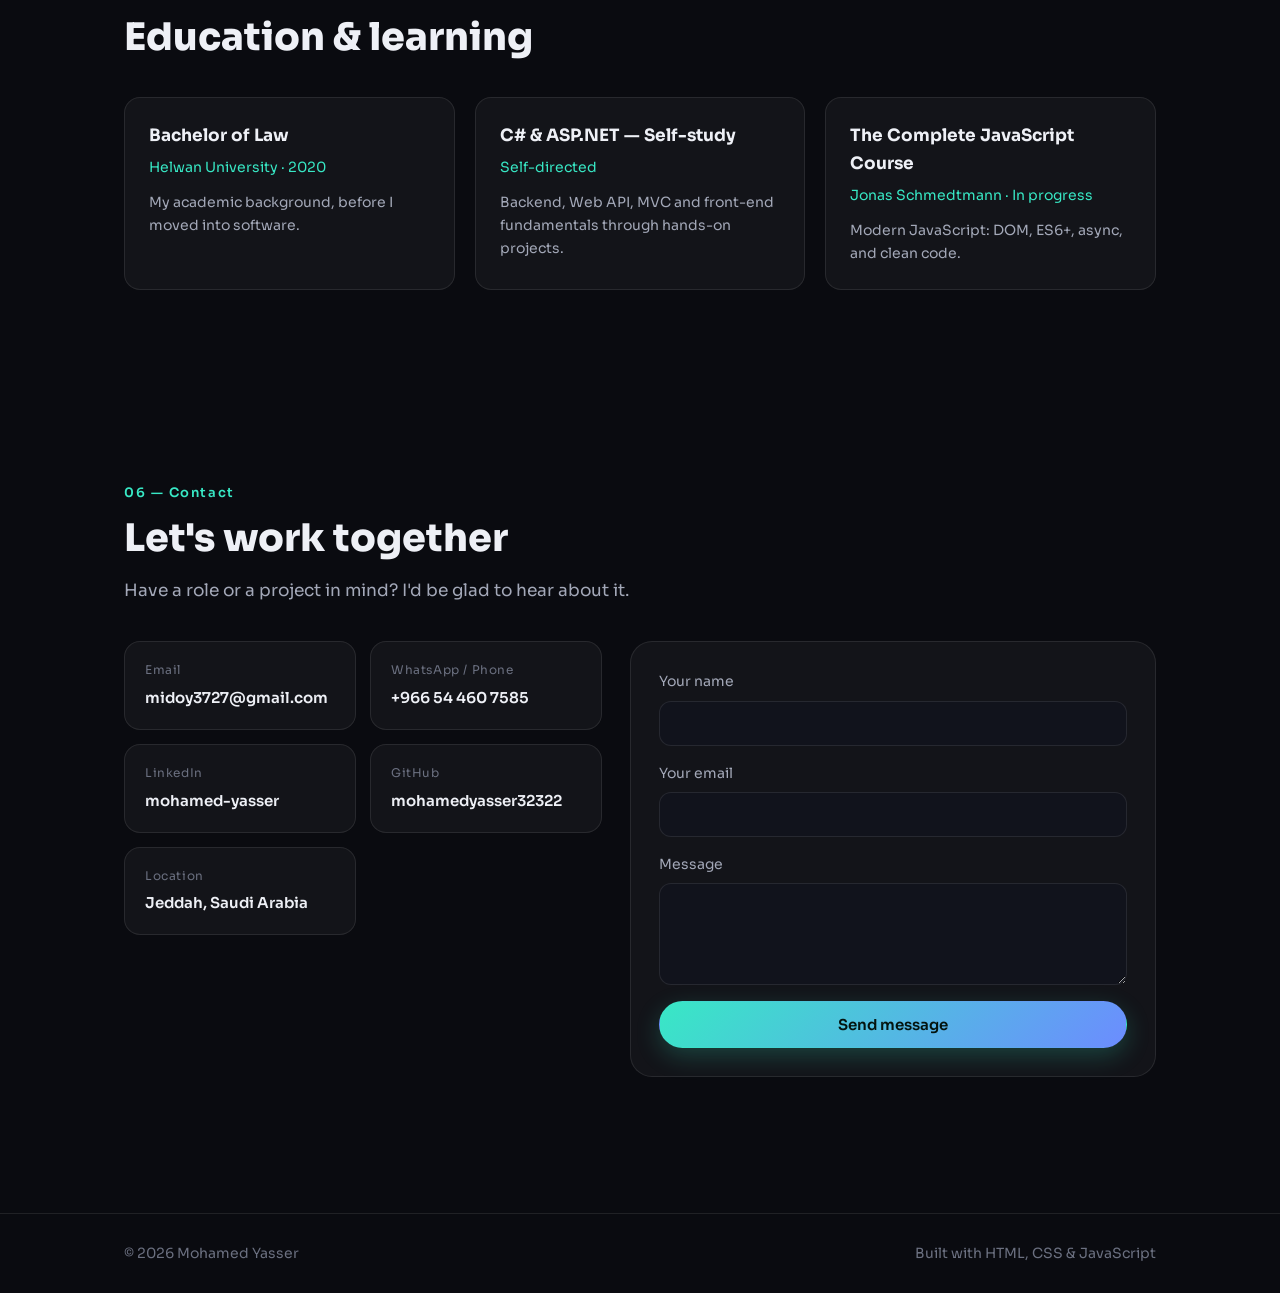
==== commit 84b4790e: "Portfolio: natural About tone, toned-down education line, and a browser-frame mock for the Asas card" ====
--- a/index.html
+++ b/index.html
@@ -98,16 +98,16 @@
     <section class="section" id="about">
       <div class="container">
         <p class="section__kicker" data-en="01 — About" data-ar="٠١ — عنّي">01 — About</p>
-        <h2 class="section__title" data-en="A developer with an operator's mindset" data-ar="مطوّر بعقلية مدير تشغيل">A developer with an operator's mindset</h2>
+        <h2 class="section__title" data-en="Building web applications with .NET" data-ar="أبني تطبيقات ويب بـ .NET">Building web applications with .NET</h2>
         <div class="about">
-          <p data-en="Self-taught .NET developer based in Jeddah. I build complete web applications with C#, ASP.NET, and modern front-end tools." data-ar="مطوّر .NET من جدة، تعلّمت بنفسي. أبني تطبيقات ويب متكاملة بـ C# و ASP.NET وأدوات الواجهة الحديثة.">
+          <p data-en="Self-taught .NET developer based in Jeddah. I build complete web applications with C#, ASP.NET, and modern front-end tools." data-ar="مطوّر .NET من جدة، تعلّمت ذاتياً. أبني تطبيقات ويب متكاملة بـ C# و ASP.NET وأدوات الواجهة الحديثة.">
             Self-taught .NET developer based in Jeddah. I build complete web applications with C#, ASP.NET, and modern front-end tools.
           </p>
-          <p data-en="My earlier career managing electric-scooter fleet operations gave me a practical eye for real workflows — which I bring to every product I build." data-ar="خلفيتي في إدارة تشغيل أساطيل الإسكوترات الكهربائية منحتني نظرة عمليّة لمسارات العمل الواقعية، أوظّفها في كل منتج أبنيه.">
-            My earlier career managing electric-scooter fleet operations gave me a practical eye for real workflows — which I bring to every product I build.
+          <p data-en="Alongside coding, I currently work in operations management at Wing." data-ar="إلى جانب البرمجة، أعمل حالياً في إدارة التشغيل بشركة Wing.">
+            Alongside coding, I currently work in operations management at Wing.
           </p>
-          <p data-en="Currently building Asas — a multi-role real-estate platform — and advancing my JavaScript skills." data-ar="أطوّر حالياً منصة «أساس» العقارية متعددة الأدوار، وأعمّق مهاراتي في JavaScript.">
-            Currently building Asas — a multi-role real-estate platform — and advancing my JavaScript skills.
+          <p data-en="Currently I'm building Asas — a multi-role real-estate platform — while continuing to grow my JavaScript skills." data-ar="أعمل حالياً على «أساس» — منصة عقارية متعددة الأدوار — وأواصل تطوير مهاراتي في JavaScript.">
+            Currently I'm building Asas — a multi-role real-estate platform — while continuing to grow my JavaScript skills.
           </p>
         </div>
       </div>
@@ -170,8 +170,26 @@
         <article class="project">
           <a class="project__media" href="https://mohamedyasser32322.github.io/asas-demo/" target="_blank" rel="noopener">
             <div class="project__placeholder">
-              <span class="project__play"><i></i></span>
-              <span data-en="Open the live interactive demo" data-ar="افتح الديمو الحي التفاعلي">Open the live interactive demo</span>
+              <div class="browser-mock" aria-hidden="true">
+                <div class="browser-mock__bar">
+                  <span class="bm-dot"></span><span class="bm-dot"></span><span class="bm-dot"></span>
+                  <span class="bm-url">asas-demo</span>
+                </div>
+                <div class="browser-mock__screen">
+                  <div class="bm-brand">أساس</div>
+                  <div class="bm-tag" data-en="Real-Estate Platform" data-ar="منصة عقارية">Real-Estate Platform</div>
+                  <div class="bm-roles">
+                    <span data-en="Admin" data-ar="مدير">Admin</span>
+                    <span data-en="Booking" data-ar="حجوزات">Booking</span>
+                    <span data-en="Buyer" data-ar="مشتري">Buyer</span>
+                    <span data-en="Engineer" data-ar="مهندس">Engineer</span>
+                  </div>
+                </div>
+              </div>
+              <span class="project__cta">
+                <span class="project__play"><i></i></span>
+                <span data-en="Open the live interactive demo" data-ar="افتح الديمو الحي التفاعلي">Open the live interactive demo</span>
+              </span>
             </div>
           </a>
           <div class="project__body">
@@ -249,7 +267,7 @@
           <article class="edu-card">
             <h3 data-en="Bachelor of Law" data-ar="بكالوريوس الحقوق">Bachelor of Law</h3>
             <p class="edu-card__org" data-en="Helwan University · 2020" data-ar="جامعة حلوان · ٢٠٢٠">Helwan University · 2020</p>
-            <p data-en="A strong foundation in analytical thinking and attention to detail." data-ar="أساس قوي في التفكير التحليلي والاهتمام بالتفاصيل.">A strong foundation in analytical thinking and attention to detail.</p>
+            <p data-en="My academic background, before I moved into software." data-ar="خلفيتي الأكاديمية قبل انتقالي إلى مجال البرمجة.">My academic background, before I moved into software.</p>
           </article>
 
           <article class="edu-card">
--- a/styles.css
+++ b/styles.css
@@ -315,16 +315,56 @@
 .project__media { min-height: 320px; }
 .project__placeholder {
   height: 100%;
-  display: grid;
-  place-items: center;
+  display: flex;
+  flex-direction: column;
+  align-items: center;
+  justify-content: center;
+  gap: 20px;
   text-align: center;
-  padding: 24px;
-  color: var(--text-faint);
-  font-size: 14px;
+  padding: 28px;
   background:
-    repeating-linear-gradient(45deg, rgba(255,255,255,0.02) 0 12px, transparent 12px 24px),
-    linear-gradient(135deg, rgba(56,232,197,0.08), rgba(108,140,255,0.08));
-}
+    radial-gradient(120% 90% at 50% -10%, rgba(108,140,255,0.10), transparent 55%),
+    linear-gradient(135deg, rgba(56,232,197,0.06), rgba(108,140,255,0.06));
+}
+
+/* Browser-frame mock preview */
+.browser-mock {
+  width: 100%;
+  max-width: 320px;
+  border-radius: 12px;
+  overflow: hidden;
+  border: 1px solid var(--border-strong);
+  background: var(--bg-soft);
+  box-shadow: 0 18px 44px rgba(0, 0, 0, 0.45);
+  transition: transform .3s ease, box-shadow .3s ease;
+}
+.browser-mock__bar {
+  display: flex; align-items: center; gap: 6px;
+  padding: 9px 12px;
+  background: rgba(255, 255, 255, 0.04);
+  border-bottom: 1px solid var(--border);
+}
+.bm-dot { width: 9px; height: 9px; border-radius: 50%; }
+.bm-dot:nth-child(1) { background: #ff5f57; }
+.bm-dot:nth-child(2) { background: #febc2e; }
+.bm-dot:nth-child(3) { background: #28c840; }
+.bm-url { margin-inline-start: 10px; font-size: 11px; color: var(--text-faint); letter-spacing: .3px; }
+.browser-mock__screen {
+  padding: 30px 20px 34px;
+  background: radial-gradient(110% 80% at 50% 0%, rgba(56,232,197,0.10), transparent 60%);
+}
+.bm-brand {
+  font-size: 30px; font-weight: 800; line-height: 1;
+  background: linear-gradient(135deg, var(--accent), var(--accent-2));
+  -webkit-background-clip: text; background-clip: text; color: transparent;
+}
+.bm-tag { font-size: 12px; color: var(--text-dim); margin-top: 7px; }
+.bm-roles { display: flex; flex-wrap: wrap; gap: 6px; justify-content: center; margin-top: 16px; }
+.bm-roles span {
+  font-size: 11px; padding: 4px 10px; border-radius: 999px;
+  background: var(--surface-2); border: 1px solid var(--border); color: var(--text-dim);
+}
+.project__cta { display: inline-flex; align-items: center; gap: 10px; font-size: 13px; color: var(--text-dim); transition: color .25s; }
 .project__body { padding: 32px; }
 .project__head { display: flex; align-items: center; justify-content: space-between; gap: 12px; margin-bottom: 16px; }
 .project__head h3 { font-size: 22px; }
@@ -354,22 +394,21 @@
 
 /* Clickable demo media */
 a.project__media { cursor: pointer; }
-a.project__media .project__placeholder { transition: background .3s; gap: 16px; flex-direction: column; }
-a.project__media:hover .project__placeholder { background:
-  repeating-linear-gradient(45deg, rgba(255,255,255,0.03) 0 12px, transparent 12px 24px),
-  linear-gradient(135deg, rgba(56,232,197,0.16), rgba(108,140,255,0.16)); }
+a.project__media:hover .browser-mock { transform: translateY(-4px); box-shadow: 0 26px 60px rgba(0, 0, 0, 0.55); }
+a.project__media:hover .project__cta { color: var(--text); }
 .project__play {
-  width: 58px; height: 58px; border-radius: 50%;
+  width: 34px; height: 34px; border-radius: 50%;
   display: grid; place-items: center;
   background: linear-gradient(135deg, var(--accent), var(--accent-2));
-  box-shadow: 0 10px 28px rgba(56, 232, 197, 0.35);
+  box-shadow: 0 8px 20px rgba(56, 232, 197, 0.35);
   transition: transform .25s;
-}
-a.project__media:hover .project__play { transform: scale(1.08); }
+  flex-shrink: 0;
+}
+a.project__media:hover .project__play { transform: scale(1.1); }
 .project__play i {
-  width: 0; height: 0; margin-inline-start: 4px;
+  width: 0; height: 0; margin-inline-start: 3px;
   border-style: solid;
-  border-width: 9px 0 9px 15px;
+  border-width: 7px 0 7px 12px;
   border-color: transparent transparent transparent #04140f;
 }
 
